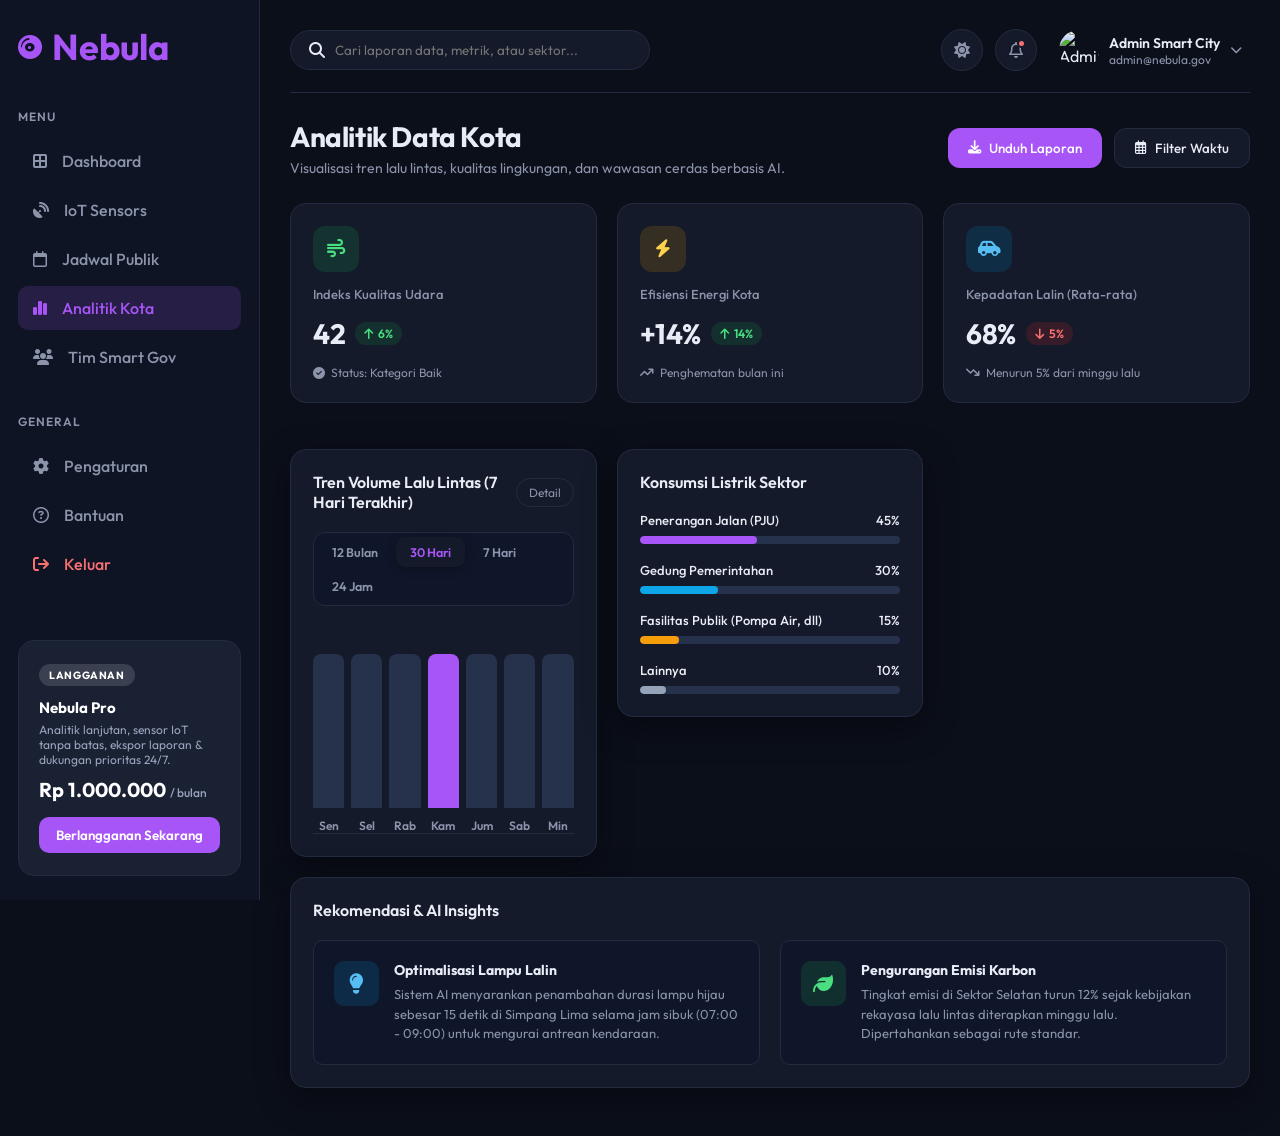
==== analitik-kota.html @ 609d500b "KERJA WOI" ====
<!DOCTYPE html>
<html lang="id">
<head>
    <meta charset="UTF-8">
    <meta name="viewport" content="width=device-width, initial-scale=1.0">
    <title>Nebula - Analitik Kota</title>
    <link rel="stylesheet" href="style.css">
    <!-- Menggunakan FontAwesome untuk Ikon -->
    <link rel="stylesheet" href="https://cdnjs.cloudflare.com/ajax/libs/font-awesome/6.4.0/css/all.min.css">
    <!-- Tema (Gelap/Terang) — diterapkan sebelum render untuk mencegah kedip warna -->
    <script>
        (function () {
            try {
                var t = localStorage.getItem('nebula-theme') || 'dark';
                document.documentElement.setAttribute('data-theme', t);
            } catch (e) {
                document.documentElement.setAttribute('data-theme', 'dark');
            }
        })();
    </script>
    <style>
        /* Style Tambahan untuk Modal Detail & Highlight Search */
        .modal-overlay {
            display: none;
            position: fixed;
            top: 0; left: 0; width: 100%; height: 100%;
            background: rgba(0, 0, 0, 0.5);
            z-index: 1000;
            justify-content: center;
            align-items: center;
        }
        .modal-overlay.active {
            display: flex;
        }
        .modal-content {
            background: #fff;
            padding: 24px;
            border-radius: 12px;
            max-width: 500px;
            width: 90%;
            box-shadow: 0 10px 25px rgba(0,0,0,0.1);
        }
        .search-hidden {
            display: none !important;
        }
        .detail-table {
            width: 100%;
            border-collapse: collapse;
            margin-top: 15px;
        }
        .detail-table th, .detail-table td {
            border: 1px solid #e2e8f0;
            padding: 8px 12px;
            text-align: left;
        }
        .detail-table th {
            background-color: #f8fafc;
        }
    </style>
</head>
<body>
    <div class="dashboard-container">

        <!-- Sidebar -->
        <aside class="sidebar">
            <div class="close-sidebar" id="closeSidebar">
                <i class="fa-solid fa-xmark"></i>
            </div>
            <div class="logo">
                <i class="fa-solid fa-compact-disc"></i>
                <h2>Nebula</h2>
            </div>

            <div class="sidebar-scroll">
            <div class="menu-section">
                <p class="menu-title">MENU</p>
                <ul>
                    <li onclick="window.location.href='index.html'"><i class="fa-solid fa-border-all"></i> Dashboard</li>
                    <li onclick="window.location.href='iot-sensors.html'"><i class="fa-solid fa-satellite-dish"></i> IoT Sensors</li>
                    <li onclick="window.location.href='jadwal-publik.html'"><i class="fa-regular fa-calendar"></i> Jadwal Publik</li>
                    <li class="active"><i class="fa-solid fa-chart-simple"></i> Analitik Kota</li>
                    <li onclick="window.location.href='tim-smart-gov.html'"><i class="fa-solid fa-users"></i> Tim Smart Gov</li>
                </ul>
            </div>

            <div class="menu-section">
                <p class="menu-title">GENERAL</p>
                <ul>
                    <li onclick="window.location.href='pengaturan.html'"><i class="fa-solid fa-gear"></i> Pengaturan</li>
                    <li onclick="window.location.href='bantuan.html'"><i class="fa-regular fa-circle-question"></i> Bantuan</li>
                    <li class="logout" id="openLogoutBtn"><i class="fa-solid fa-arrow-right-from-bracket"></i> Keluar</li>
                </ul>
            </div>

            </div>

            <!-- Promo Card -->
            <div class="sidebar-card">
                <span class="promo-badge">Langganan</span>
                <h4>Nebula Pro</h4>
                <p>Analitik lanjutan, sensor IoT tanpa batas, ekspor laporan &amp; dukungan prioritas 24/7.</p>
                <div class="promo-price">Rp 1.000.000 <span>/ bulan</span></div>
                <button class="btn-download" onclick="document.getElementById('proModal').classList.add('active')">Berlangganan Sekarang</button>
            </div>
        </aside>

        <!-- Main Content -->
        <main class="main-content">
            
            <!-- Topbar -->
            <header class="topbar">
                <div class="hamburger" id="menuToggle">
                    <i class="fa-solid fa-bars"></i>
                </div>
                <div class="search-bar">
                    <i class="fa-solid fa-magnifying-glass"></i>
                    <input type="text" id="searchInput" placeholder="Cari laporan data, metrik, atau sektor...">
                </div>
                <div class="topbar-right">
                    <div class="icon-btn theme-toggle" id="themeToggle" title="Ganti tema" role="button" aria-label="Ganti tema">
                        <i class="fa-solid fa-sun"></i>
                    </div>
                    <div class="icon-btn notif-btn" title="Notifikasi">
                        <i class="fa-regular fa-bell"></i>
                        <span class="notif-dot"></span>
                    </div>
                    <div class="user-profile">
                        <img src="https://ui-avatars.com/api/?name=Admin+Nebula&background=random" alt="Admin">
                        <div class="user-info">
                            <p class="user-name">Admin Smart City</p>
                            <p class="user-email">admin@nebula.gov</p>
                        </div>
                        <i class="fa-solid fa-chevron-down user-chevron"></i>
                    </div>
                </div>
            </header>

            <!-- Dashboard Header -->
            <div class="page-header">
                <div>
                    <h1>Analitik Data Kota</h1>
                    <p>Visualisasi tren lalu lintas, kualitas lingkungan, dan wawasan cerdas berbasis AI.</p>
                </div>
                <div class="header-actions">
                    <button class="btn-primary" id="btnUnduhLaporan"><i class="fa-solid fa-download"></i> Unduh Laporan</button>
                    <button class="btn-outline" id="btnFilterWaktu"><i class="fa-regular fa-calendar-days"></i> Filter Waktu</button>
                </div>
            </div>

            <!-- Stats Grid untuk Analitik -->
            <div class="stats-grid">
                <div class="stat-card searchable-item">
                    <div class="stat-icon tile-green"><i class="fa-solid fa-wind"></i></div>
                    <h3 class="stat-label">Indeks Kualitas Udara</h3>
                    <div class="stat-value-row">
                        <h2>42</h2>
                        <span class="trend-pill up"><i class="fa-solid fa-arrow-up"></i> 6%</span>
                    </div>
                    <p><i class="fa-solid fa-circle-check"></i> Status: Kategori Baik</p>
                </div>
                <div class="stat-card searchable-item">
                    <div class="stat-icon tile-yellow"><i class="fa-solid fa-bolt"></i></div>
                    <h3 class="stat-label">Efisiensi Energi Kota</h3>
                    <div class="stat-value-row">
                        <h2>+14%</h2>
                        <span class="trend-pill up"><i class="fa-solid fa-arrow-up"></i> 14%</span>
                    </div>
                    <p><i class="fa-solid fa-arrow-trend-up"></i> Penghematan bulan ini</p>
                </div>
                <div class="stat-card searchable-item">
                    <div class="stat-icon tile-blue"><i class="fa-solid fa-car-side"></i></div>
                    <h3 class="stat-label">Kepadatan Lalin (Rata-rata)</h3>
                    <div class="stat-value-row">
                        <h2>68%</h2>
                        <span class="trend-pill down"><i class="fa-solid fa-arrow-down"></i> 5%</span>
                    </div>
                    <p><i class="fa-solid fa-arrow-trend-down"></i> Menurun 5% dari minggu lalu</p>
                </div>
            </div>

            <!-- Middle Sections (Bar Chart & Progress) -->
            <div class="content-grid-3 mt-20">
                
                <!-- Grafik Volume Kendaraan -->
                <div class="card col-span-2 searchable-item">
                    <div class="card-header-flex">
                        <h3>Tren Volume Lalu Lintas (7 Hari Terakhir)</h3>
                        <button class="btn-small" id="btnDetailLalin" style="background: transparent; color: var(--text-muted, #64748b); border: 1px solid var(--border-color, #e2e8f0); cursor: pointer;">Detail</button>
                    </div>
                    
                    <div class="segmented" style="margin-bottom: 18px;">
                        <button type="button">12 Bulan</button>
                        <button type="button" class="active">30 Hari</button>
                        <button type="button">7 Hari</button>
                        <button type="button">24 Jam</button>
                    </div>
                    <!-- Simulasi Bar Chart CSS -->
                    <div class="css-bar-chart">
                        <div class="chart-col">
                            <div class="bar" style="height: 60%;"></div>
                            <span class="day-label">Sen</span>
                        </div>
                        <div class="chart-col">
                            <div class="bar" style="height: 75%;"></div>
                            <span class="day-label">Sel</span>
                        </div>
                        <div class="chart-col">
                            <div class="bar" style="height: 85%;"></div>
                            <span class="day-label">Rab</span>
                        </div>
                        <div class="chart-col">
                            <div class="bar bar-highlight" style="height: 95%;"></div>
                            <span class="day-label">Kam</span>
                        </div>
                        <div class="chart-col">
                            <div class="bar" style="height: 50%;"></div>
                            <span class="day-label">Jum</span>
                        </div>
                        <div class="chart-col">
                            <div class="bar" style="height: 40%;"></div>
                            <span class="day-label">Sab</span>
                        </div>
                        <div class="chart-col">
                            <div class="bar" style="height: 30%;"></div>
                            <span class="day-label">Min</span>
                        </div>
                    </div>
                </div>

                <!-- Distribusi Konsumsi Energi -->
                <div class="card col-span-1 searchable-item">
                    <div class="card-header-flex">
                        <h3>Konsumsi Listrik Sektor</h3>
                    </div>
                    
                    <div class="progress-list mt-10">
                        <div class="progress-item">
                            <div class="progress-info">
                                <span>Penerangan Jalan (PJU)</span>
                                <span>45%</span>
                            </div>
                            <div class="progress-bg">
                                <div class="progress-fill" style="width: 45%; background: var(--primary, #3b82f6);"></div>
                            </div>
                        </div>
                        
                        <div class="progress-item">
                            <div class="progress-info">
                                <span>Gedung Pemerintahan</span>
                                <span>30%</span>
                            </div>
                            <div class="progress-bg">
                                <div class="progress-fill" style="width: 30%; background: #0ea5e9;"></div>
                            </div>
                        </div>

                        <div class="progress-item">
                            <div class="progress-info">
                                <span>Fasilitas Publik (Pompa Air, dll)</span>
                                <span>15%</span>
                            </div>
                            <div class="progress-bg">
                                <div class="progress-fill" style="width: 15%; background: #f59e0b;"></div>
                            </div>
                        </div>

                        <div class="progress-item">
                            <div class="progress-info">
                                <span>Lainnya</span>
                                <span>10%</span>
                            </div>
                            <div class="progress-bg">
                                <div class="progress-fill" style="width: 10%; background: #94a3b8;"></div>
                            </div>
                        </div>
                    </div>
                </div>
            </div>

            <!-- Bottom Section (Insights) -->
            <div class="content-grid-3 mt-20">
                <div class="card col-span-3 searchable-item">
                    <div class="card-header-flex">
                        <h3>Rekomendasi & AI Insights</h3>
                    </div>
                    <div class="insight-grid">
                        <div class="insight-card">
                            <div class="insight-icon bg-blue"><i class="fa-solid fa-lightbulb"></i></div>
                            <div>
                                <h4>Optimalisasi Lampu Lalin</h4>
                                <p>Sistem AI menyarankan penambahan durasi lampu hijau sebesar 15 detik di Simpang Lima selama jam sibuk (07:00 - 09:00) untuk mengurai antrean kendaraan.</p>
                            </div>
                        </div>
                        <div class="insight-card">
                            <div class="insight-icon bg-green"><i class="fa-solid fa-leaf"></i></div>
                            <div>
                                <h4>Pengurangan Emisi Karbon</h4>
                                <p>Tingkat emisi di Sektor Selatan turun 12% sejak kebijakan rekayasa lalu lintas diterapkan minggu lalu. Dipertahankan sebagai rute standar.</p>
                            </div>
                        </div>
                    </div>
                </div>
            </div>

        </main>
    </div>

    <!-- Modal Pop-up Detail Tren Lalu Lintas -->
    <div id="detailModal" class="modal-overlay">
        <div class="modal-content">
            <div style="display: flex; justify-content: space-between; align-items: center; margin-bottom: 12px;">
                <h3 style="margin: 0;">Detail Volume Lalu Lintas</h3>
                <i class="fa-solid fa-xmark" id="closeDetailModal" style="cursor: pointer; font-size: 1.2rem;"></i>
            </div>
            <p style="font-size: 0.9rem; color: var(--text-muted);">Rincian persentase kepadatan lalu lintas harian minggu ini:</p>
            <table class="detail-table">
                <thead>
                    <tr>
                        <th>Hari</th>
                        <th>Kepadatan</th>
                        <th>Status</th>
                    </tr>
                </thead>
                <tbody>
                    <tr><td>Senin</td><td>60%</td><td>Sedang</td></tr>
                    <tr><td>Selasa</td><td>75%</td><td>Padat</td></tr>
                    <tr><td>Rabu</td><td>85%</td><td>Sangat Padat</td></tr>
                    <tr><td>Kamis</td><td>95%</td><td>Puncak Kepadatan</td></tr>
                    <tr><td>Jumat</td><td>50%</td><td>Lancar</td></tr>
                    <tr><td>Sabtu</td><td>40%</td><td>Lancar</td></tr>
                    <tr><td>Minggu</td><td>30%</td><td>Sangat Lancar</td></tr>
                </tbody>
            </table>
            <div style="margin-top: 16px; text-align: right;">
                <button class="btn-outline" id="btnCloseDetailModal">Tutup</button>
            </div>
        </div>
    </div>

    <!-- Modal Pop-up Logout -->
    <div id="logoutModal" class="modal-overlay">
        <div class="modal-content">
            <div class="modal-icon warning-icon">
                <i class="fa-solid fa-arrow-right-from-bracket"></i>
            </div>
            <h3>Konfirmasi Keluar</h3>
            <p>Apakah Anda yakin ingin mengakhiri sesi dan keluar dari Nebula?</p>
            <div class="modal-actions" style="margin-top: 15px; display: flex; gap: 10px; justify-content: flex-end;">
                <button id="cancelLogout" class="btn-outline">Batal</button>
                <button id="confirmLogout" class="btn-primary btn-danger">Ya, Keluar</button>
            </div>
        </div>
    </div>

    <!-- Modal Langganan Nebula Pro -->
    <div class="modal-overlay" id="proModal">
        <div class="modal-content pro-modal">
            <div class="pro-modal-icon"><i class="fa-solid fa-crown"></i></div>
            <h3>Nebula Pro</h3>
            <p>Buka seluruh kemampuan Nebula untuk kota &amp; bisnis Anda.</p>
            <div class="pro-price">Rp 1.000.000 <span>/ bulan</span></div>
            <ul class="pro-features">
                <li><i class="fa-solid fa-circle-check"></i> Analitik AI &amp; prediksi lanjutan</li>
                <li><i class="fa-solid fa-circle-check"></i> Sensor IoT tanpa batas</li>
                <li><i class="fa-solid fa-circle-check"></i> Ekspor laporan &amp; akses API</li>
                <li><i class="fa-solid fa-circle-check"></i> Dukungan prioritas 24/7</li>
                <li><i class="fa-solid fa-circle-check"></i> Penyimpanan data tanpa batas</li>
            </ul>
            <div class="modal-actions">
                <button class="btn-plain" onclick="document.getElementById('proModal').classList.remove('active')">Nanti Saja</button>
                <button class="btn-primary" onclick="document.getElementById('proModal').classList.remove('active')">Mulai Berlangganan</button>
            </div>
        </div>
    </div>

    <!-- Script JavaScript Internal / Bisa dipindah ke script.js -->
    <script>
        document.addEventListener('DOMContentLoaded', () => {

            // 1. Pop-up Unduh Laporan
            const btnUnduh = id('btnUnduhLaporan');
            if (btnUnduh) {
                btnUnduh.addEventListener('click', () => {
                    alert("tidak ada data yang bisa di unduh");
                });
            }

            // 2. Pop-up Filter Waktu
            const btnFilter = id('btnFilterWaktu');
            if (btnFilter) {
                btnFilter.addEventListener('click', () => {
                    alert("tidak bisa di filter");
                });
            }

            // 3. Fungsi Search / Pencarian Real-time
            const searchInput = id('searchInput');
            const searchableItems = document.querySelectorAll('.searchable-item');

            if (searchInput) {
                searchInput.addEventListener('input', (e) => {
                    const query = e.target.value.toLowerCase().trim();

                    searchableItems.forEach(item => {
                        const text = item.innerText.toLowerCase();
                        if (text.includes(query)) {
                            item.classList.remove('search-hidden');
                        } else {
                            item.classList.add('search-hidden');
                        }
                    });
                });
            }

            // 4. Detail Modal Pop-up
            const btnDetailLalin = id('btnDetailLalin');
            const detailModal = id('detailModal');
            const closeDetailModal = id('closeDetailModal');
            const btnCloseDetailModal = id('btnCloseDetailModal');

            if (btnDetailLalin && detailModal) {
                btnDetailLalin.addEventListener('click', () => {
                    detailModal.classList.add('active');
                });

                const hideDetail = () => detailModal.classList.remove('active');
                if (closeDetailModal) closeDetailModal.addEventListener('click', hideDetail);
                if (btnCloseDetailModal) btnCloseDetailModal.addEventListener('click', hideDetail);
            }

            // 5. Logout Modal Handler
            const logoutModal = id('logoutModal');
            const openLogoutBtn = id('openLogoutBtn');
            const cancelLogout = id('cancelLogout');
            const confirmLogout = id('confirmLogout');

            if (openLogoutBtn && logoutModal) {
                openLogoutBtn.addEventListener('click', () => logoutModal.classList.add('active'));
            }
            if (cancelLogout) {
                cancelLogout.addEventListener('click', () => logoutModal.classList.remove('active'));
            }
            if (confirmLogout) {
                confirmLogout.addEventListener('click', () => {
                    alert('Anda telah keluar.');
                    logoutModal.classList.remove('active');
                });
            }

            // Helper Function
            function id(elementId) {
                return document.getElementById(elementId);
            }
        });

        // ====== THEME (GELAP / TERANG) TOGGLE ======
        (function () {
            const root = document.documentElement;

            function currentTheme() {
                return root.getAttribute('data-theme') === 'light' ? 'light' : 'dark';
            }

            function syncIcon(btn) {
                const icon = btn && btn.querySelector('i');
                if (icon) icon.className = currentTheme() === 'dark' ? 'fa-solid fa-sun' : 'fa-solid fa-moon';
            }

            document.querySelectorAll('.theme-toggle, .login-theme-toggle').forEach((btn) => {
                syncIcon(btn);
                btn.addEventListener('click', () => {
                    const next = currentTheme() === 'dark' ? 'light' : 'dark';
                    root.setAttribute('data-theme', next);
                    try { localStorage.setItem('nebula-theme', next); } catch (e) {}
                    document.querySelectorAll('.theme-toggle, .login-theme-toggle').forEach(syncIcon);
                });
            });
        })();

        // ====== SEGMENTED CONTROL (Rentang waktu grafik) ======
        document.addEventListener('click', (e) => {
            const btn = e.target.closest('.segmented button');
            if (!btn || !btn.parentElement) return;
            btn.parentElement.querySelectorAll('button').forEach((b) => b.classList.remove('active'));
            btn.classList.add('active');
        });

        // ====== Tutup modal apa pun saat area gelap (overlay) di klik ======
        document.addEventListener('click', (e) => {
            if (e.target && e.target.classList && e.target.classList.contains('modal-overlay')) {
                e.target.classList.remove('active');
            }
        });
    </script>
</body>
</html>
---- style.css ----
@import url('https://fonts.googleapis.com/css2?family=Outfit:wght@100..900&display=swap');

/* ============================================================
   NEBULA — THEME TOKENS
   Light is the default; Dark is applied via [data-theme="dark"]
   on <html>. The toggle persists the choice in localStorage.
   ============================================================ */
:root,
html[data-theme="light"] {
    color-scheme: light;

    --bg-main: #f4f6fb;
    --bg-card: #ffffff;
    --bg-elevated: #ffffff;
    --bg-subtle: #f7f9fc;
    --bg-hover: #eef1f7;

    --text-dark: #14181f;
    --text-muted: #7e8299;
    --text-invert: #ffffff;

    --primary: #8204c5;
    --primary-hover: #6c03a3;
    --primary-light: #f4e7fb;
    --primary-rgb: 130, 4, 197;

    --border-color: #e9edf4;
    --border-strong: #dbe1ec;

    /* Icon tiles */
    --tile-blue-bg: #e0f2fe;   --tile-blue-fg: #0284c7;
    --tile-green-bg: #dcfce7;  --tile-green-fg: #16a34a;
    --tile-yellow-bg: #fef9c3; --tile-yellow-fg: #ca8a04;
    --tile-red-bg: #fee2e2;    --tile-red-fg: #dc2626;
    --tile-purple-bg: #f3e8ff; --tile-purple-fg: #9333ea;
    --tile-gray-bg: #eef2f7;   --tile-gray-fg: #64748b;

    /* Trend / status */
    --up-bg: #dcfce7;   --up-fg: #16a34a;
    --down-bg: #fee2e2; --down-fg: #dc2626;
    --warn-bg: #fef9c3; --warn-fg: #ca8a04;

    /* Charts */
    --bar-muted: #dbe2ee;
    --bar-accent: var(--primary);
    --chart-grid: #eef1f7;

    /* Sidebar */
    --sidebar-bg: #ffffff;
    --sidebar-active-bg: var(--primary-light);
    --promo-bg: #14181f;
    --promo-fg: #ffffff;
    --promo-muted: #a9b0c0;

    /* Surfaces */
    --toast-bg: #14181f;
    --toast-fg: #ffffff;
    --overlay: rgba(15, 23, 42, 0.5);

    --shadow-card: 0 8px 30px rgba(20, 24, 31, 0.05);
    --shadow-soft: 0 2px 10px rgba(0, 0, 0, 0.02);
    --shadow-pop: 0 14px 34px rgba(20, 24, 31, 0.12);

    --radius-lg: 24px;
    --radius-md: 16px;
    --radius-sm: 10px;
    --sidebar-width: 260px;
}

html[data-theme="dark"] {
    color-scheme: dark;

    --bg-main: #0b0f1a;
    --bg-card: #141a29;
    --bg-elevated: #1a2133;
    --bg-subtle: #10162a;
    --bg-hover: #1a2133;

    --text-dark: #e8ecf6;
    --text-muted: #8b94ab;
    --text-invert: #0b0f1a;

    --primary: #a855f7;
    --primary-hover: #c084fc;
    --primary-light: rgba(168, 85, 247, 0.16);
    --primary-rgb: 168, 85, 247;

    --border-color: #232b40;
    --border-strong: #2c3752;

    --tile-blue-bg: rgba(2, 132, 199, 0.18);   --tile-blue-fg: #56bdf5;
    --tile-green-bg: rgba(22, 163, 74, 0.18);  --tile-green-fg: #4ade80;
    --tile-yellow-bg: rgba(202, 138, 4, 0.18); --tile-yellow-fg: #fbd34d;
    --tile-red-bg: rgba(220, 38, 38, 0.18);    --tile-red-fg: #f87171;
    --tile-purple-bg: rgba(147, 51, 234, 0.2); --tile-purple-fg: #c084fc;
    --tile-gray-bg: rgba(100, 116, 139, 0.2);  --tile-gray-fg: #a9b4c6;

    --up-bg: rgba(22, 163, 74, 0.16);  --up-fg: #4ade80;
    --down-bg: rgba(220, 38, 38, 0.16); --down-fg: #f87171;
    --warn-bg: rgba(202, 138, 4, 0.16); --warn-fg: #fbd34d;

    --bar-muted: #26314b;
    --bar-accent: var(--primary);
    --chart-grid: #232b40;

    --sidebar-bg: #0e1424;
    --sidebar-active-bg: rgba(168, 85, 247, 0.16);
    --promo-bg: #1a2133;
    --promo-fg: #ffffff;
    --promo-muted: #9aa4bd;

    --toast-bg: #1a2133;
    --toast-fg: #e8ecf6;
    --overlay: rgba(3, 6, 12, 0.65);

    --shadow-card: 0 10px 34px rgba(0, 0, 0, 0.4);
    --shadow-soft: 0 2px 10px rgba(0, 0, 0, 0.3);
    --shadow-pop: 0 18px 42px rgba(0, 0, 0, 0.5);
}

* {
    margin: 0;
    padding: 0;
    box-sizing: border-box;
    font-family: 'Outfit', sans-serif;
}

body {
    background-color: var(--bg-main);
    color: var(--text-dark);
    transition: background-color 0.3s ease, color 0.3s ease;
}

.dashboard-container {
    display: flex;
    min-height: 100vh;
    background: var(--bg-main);
}

/* Sidebar */
.sidebar {
    width: var(--sidebar-width);
    background: var(--sidebar-bg);
    border-right: 1px solid var(--border-color);
    display: flex;
    flex-direction: column;
    padding: 24px 18px;
    position: fixed;
    top: 0;
    bottom: 0;
    left: 0;
    overflow-y: auto;
    overflow-x: hidden;
    z-index: 50;
    transition: background-color 0.3s ease, border-color 0.3s ease, transform 0.3s ease;
}

/* Slim, persistent scrollbar so it's visible while scrolling (not hover-only) */
.sidebar::-webkit-scrollbar {
    width: 6px;
}
.sidebar::-webkit-scrollbar-track {
    background: transparent;
}
.sidebar::-webkit-scrollbar-thumb {
    background: var(--border-strong);
    border-radius: 10px;
}
.sidebar::-webkit-scrollbar-thumb:hover {
    background: var(--primary);
}

/* Wrapper is transparent: the whole sidebar scrolls and the promo card
   floats (sticky) over the menu at the bottom, staying always visible. */
.sidebar-scroll {
    display: contents;
}

.logo {
    display: flex;
    align-items: center;
    gap: 10px;
    font-size: 24px;
    font-weight: 700;
    color: var(--primary);
    margin-bottom: 40px;
}

.menu-section { margin-bottom: 30px; }
.menu-title {
    font-size: 12px;
    color: var(--text-muted);
    font-weight: 600;
    margin-bottom: 15px;
    letter-spacing: 1px;
}

.sidebar ul { list-style: none; }
.sidebar ul li {
    display: flex;
    align-items: center;
    gap: 15px;
    padding: 12px 15px;
    border-radius: var(--radius-sm);
    color: var(--text-muted);
    font-weight: 500;
    cursor: pointer;
    transition: 0.3s;
    margin-bottom: 5px;
}

.sidebar ul li:hover, .sidebar ul li.active {
    background-color: var(--sidebar-active-bg);
    color: var(--primary);
}

.sidebar ul li.logout { color: var(--down-fg); }

.sidebar-card {
    margin-top: auto;
    background: var(--promo-bg);
    color: var(--promo-fg);
    padding: 22px 20px;
    border-radius: var(--radius-md);
    position: sticky;
    bottom: 0;
    z-index: 3;
    flex-shrink: 0;
    overflow: hidden;
    border: 1px solid var(--border-color);
}

.sidebar-card h4 { font-size: 15px; margin-bottom: 5px; color: var(--promo-fg); }
.sidebar-card p { font-size: 12px; color: var(--promo-muted); margin-bottom: 15px; }
.btn-download {
    background: var(--primary);
    color: white;
    border: none;
    padding: 10px;
    width: 100%;
    border-radius: var(--radius-sm);
    cursor: pointer;
    font-weight: 600;
}

/* Main Content */
.main-content {
    flex: 1;
    background: var(--bg-main);
    padding: 26px 30px 48px;
    display: flex;
    flex-direction: column;
    margin-left: var(--sidebar-width);
    width: calc(100% - var(--sidebar-width));
    min-height: 100vh;
}

/* Topbar */
.topbar {
    display: flex;
    align-items: center;
    gap: 18px;
    padding-bottom: 18px;
    margin-bottom: 26px;
    background-color: var(--bg-main);
    border-bottom: 1px solid var(--border-color);
}

.search-bar {
    background: var(--bg-card);
    border: 1px solid var(--border-color);
    padding: 11px 18px;
    border-radius: 30px;
    display: flex;
    align-items: center;
    gap: 10px;
    width: 360px;
    max-width: 100%;
    transition: border-color 0.3s ease, box-shadow 0.3s ease, background-color 0.3s ease;
}

.search-bar input {
    border: none;
    background: transparent;
    outline: none;
    width: 100%;
    color: var(--text-dark);
}

.topbar-right {
    display: flex;
    align-items: center;
    gap: 12px;
    margin-left: auto;
}

.icon-btn {
    position: relative;
    width: 42px;
    height: 42px;
    border: 1px solid var(--border-color);
    background: var(--bg-card);
    border-radius: 50%;
    display: flex;
    justify-content: center;
    align-items: center;
    cursor: pointer;
    color: var(--text-muted);
    transition: all 0.25s ease;
    flex-shrink: 0;
}

/* Theme toggle + notification badge */
.theme-toggle:hover {
    color: var(--primary);
    border-color: var(--primary);
    transform: translateY(-2px);
}

.notif-dot {
    position: absolute;
    top: 9px;
    right: 10px;
    width: 9px;
    height: 9px;
    border-radius: 50%;
    background: var(--down-fg);
    border: 2px solid var(--bg-card);
}

.user-profile {
    display: flex;
    align-items: center;
    gap: 10px;
    margin-left: 6px;
    padding: 4px 8px 4px 4px;
    border-radius: 30px;
    cursor: pointer;
}
.user-profile img { width: 40px; height: 40px; border-radius: 50%; }
.user-info .user-name { font-weight: 600; font-size: 14px; }
.user-info .user-email { font-size: 12px; color: var(--text-muted); }
.user-chevron { font-size: 12px; color: var(--text-muted); }

/* Header */
.page-header {
    display: flex;
    justify-content: space-between;
    align-items: center;
    margin-bottom: 26px;
    gap: 16px;
    flex-wrap: wrap;
}
.page-header h1 { font-size: 28px; font-weight: 700; letter-spacing: -0.4px; margin-bottom: 5px; }
.page-header p { color: var(--text-muted); font-size: 14px; }

.header-actions { display: flex; gap: 12px; }
.btn-primary, .btn-outline {
    padding: 11px 20px;
    border-radius: 12px;
    font-weight: 500;
    cursor: pointer;
    border: none;
    display: inline-flex;
    align-items: center;
    justify-content: center;
    gap: 8px;
}
.btn-primary { background: var(--primary); color: #fff; }
.btn-outline { background: var(--bg-card); border: 1px solid var(--border-color); color: var(--text-dark); }
.full-width { width: 100%; }
.mt-10 { margin-top: 20px; }
.mt-20 { margin-top: 20px; }

/* Stats Grid */
.stats-grid {
    display: grid;
    grid-template-columns: repeat(4, 1fr);
    gap: 20px;
    margin-bottom: 30px;
}

.stat-card {
    border: 1px solid var(--border-color);
    border-radius: var(--radius-md);
    padding: 20px;
    display: flex;
    flex-direction: column;
    gap: 15px;
    transition: all 0.3s ease; 
    cursor: pointer; 
}

.stat-card:hover {
    background: var(--primary); 
    color: white; 
    border-color: var(--primary);
    transform: translateY(-5px); 
    box-shadow: 0 10px 20px rgba(21, 109, 75, 0.15); 
}

.stat-card:hover p {
    color: rgba(255,255,255,0.8); 
}

.stat-card.active-stat {
    background: var(--primary);
    color: white;
    border: none;
}
.stat-card.active-stat p { 
    color: rgba(255,255,255,0.8); 
}

.stat-header {
    display: flex;
    justify-content: space-between;
    align-items: center;
    font-size: 14px;
    font-weight: 500;
}
.stat-card h2 { font-size: 32px; font-weight: 700; }
.stat-card p { font-size: 12px; color: var(--text-muted); display: flex; align-items: center; gap: 5px; }

/* Grids */
.content-grid-3 {
    display: grid;
    grid-template-columns: 1fr 1fr 1fr;
    gap: 20px;
}

.card {
    border: 1px solid var(--border-color);
    border-radius: var(--radius-md);
    padding: 20px;
}
.card h3 { font-size: 16px; margin-bottom: 20px; font-weight: 600; }
.card-header-flex { display: flex; justify-content: space-between; align-items: center; margin-bottom: 20px; }
.card-header-flex h3 { margin-bottom: 0; }
.btn-small { background: transparent; border: 1px solid var(--border-color); padding: 5px 12px; border-radius: 15px; font-size: 12px; cursor: pointer; }

/* Dummy Chart */
.chart-dummy {
    display: flex;
    align-items: flex-end;
    gap: 15px;
    height: 120px;
}
.bar { flex: 1; background: #e0e0e0; border-radius: 20px 20px 0 0; }
.dark-bar { background: var(--primary); }

/* Lists */
.project-list, .team-list { list-style: none; display: flex; flex-direction: column; gap: 15px; }
.project-list li, .team-list li { display: flex; align-items: center; gap: 15px; }
.icon { width: 40px; height: 40px; border-radius: 50%; display: flex; justify-content: center; align-items: center; font-size: 16px; }
.icon.blue { background: #e6f0ff; color: #0066ff; }
.icon.green { background: #e6f9e6; color: #00a300; }
.project-list h4, .team-list h4 { font-size: 14px; font-weight: 600; }
.project-list p, .team-list p { font-size: 12px; color: var(--text-muted); }

.team-list img { width: 40px; height: 40px; border-radius: 50%; }
.badge { margin-left: auto; font-size: 11px; padding: 4px 8px; border-radius: 10px; font-weight: 600; }
.badge.completed { background: #e6f9e6; color: #00a300; }
.badge.progress { background: #fff4e6; color: #f59e0b; }

/* Progress Circle Dummy */
.flex-center { display: flex; flex-direction: column; align-items: center; justify-content: center; }
.progress-circle {
    width: 150px; 
    height: 150px;
    position: relative;
    display: flex;
    flex-direction: column;
    justify-content: center;
    align-items: center;
}

.progress-circle::before {
    content: "";
    position: absolute;
    top: 0; left: 0; right: 0; bottom: 0;
    border-radius: 50%;
    border: 15px solid var(--border-color);
    border-top-color: var(--primary); 
    transform: rotate(45deg); 
    z-index: 0;
}

.progress-circle span, 
.progress-circle p {
    position: relative;
    z-index: 1;
    margin: 0; 
}

.progress-circle span { 
    font-size: 30px; 
    font-weight: 700; 
}

.progress-circle p { 
    font-size: 12px; 
    color: var(--text-muted); 
}

/* Tracker Card */
.tracker-card {
    background: #650598;
    color: white;
    display: flex;
    flex-direction: column;
    align-items: center;
    justify-content: center;
    border: none;
}
.tracker-card h3 { color: rgba(255,255,255,0.8); }
.timer { font-size: 36px; font-weight: 700; margin: 15px 0; font-family: monospace; }
.tracker-controls { display: flex; gap: 10px; }
.tracker-controls button { width: 40px; height: 40px; border-radius: 50%; border: none; background: rgba(255,255,255,0.2); color: white; cursor: pointer; }
.tracker-controls button.stop { background: #ef4444; }

/* Responsive */
/* @media (max-width: 1024px) {
    .content-grid-3, .stats-grid { grid-template-columns: 1fr 1fr; }
} */
/* @media (max-width: 768px) {
    .dashboard-container {
        padding: 0; 
    }
    .sidebar { width: 100%; height: auto; }
    .content-grid-3, .stats-grid { grid-template-columns: 1fr; }
} */

.hamburger {
    display: none;
    font-size: 24px;
    cursor: pointer;
    color: var(--text-dark);
}

.close-sidebar {
    display: none;
    position: absolute;
    top: 20px;
    right: 20px;
    font-size: 24px;
    color: var(--text-dark);
    cursor: pointer;
    transition: 0.3s ease;
}
.close-sidebar:hover {
    color: #ef4444; 
    transform: scale(1.1);
}


@media (max-width: 1024px) {
    .content-grid-3, .stats-grid { 
        grid-template-columns: 1fr 1fr; 
    }
    .stats-grid {
        grid-template-columns: repeat(2, 1fr); 
    }
    .content-grid-3 {
        grid-template-columns: repeat(2, 1fr);
    }
   
    .tracker-card {
        grid-column: span 2; 
    }
}

@media (max-width: 768px) {
    .main-content {
        margin-left: 0;
        width: 100%;
        padding: 20px 15px; 
        border-radius: 0; 
    }

    .close-sidebar {
        display: block; 
    }

    .dashboard-container {
        padding: 0; 
    }
    .sidebar { 
        width: 100%; height: auto; 
    }
    .content-grid-3, .stats-grid { 
        grid-template-columns: 1fr; 
    }

    .sidebar {
        top: 0;
        left: 0;
        bottom: 0;
        height: 100vh; 
        padding-left: 20px; 
        padding-top: 60px; 
        border-radius: 0; 
        transform: translateX(-100%);
        z-index: 1000;
        transition: transform 0.3s ease;
        box-shadow: 10px 0 30px rgba(0,0,0,0.1);
    }

    .sidebar.active {
        transform: translateX(0);
    }
    .sidebar .logo {
        position: absolute;
        top: 20px;
        left: 20px;
        margin-bottom: 0;
    }

    .topbar {
        top: -8px; 
        margin-top: -15px;
        padding-top: 15px;
        display: flex;
        flex-wrap: wrap; 
        justify-content: space-between; 
        align-items: center;
        gap: 15px;
    }

    .hamburger {
        display: flex;
        align-items: center;
        order: 1; 
    }

    .topbar-right {
        display: flex;
        align-items: center;
        order: 2;
        gap: 10px;
    }

    .search-bar {
        order: 3; 
        width: 100%;
        margin-top: 15px;
    }

    .user-info {
        display: none;
    }
    
    .user-profile img {
        width: 35px;
        height: 35px;
    }

    .page-header {
        flex-direction: column;
        align-items: flex-start;
        gap: 15px;
    }
    .header-actions {
        width: 100%;
        display: flex;
        gap: 10px;
    }
    .header-actions button {
        flex: 1; 
        justify-content: center;
        padding: 12px;
    }

    .stats-grid {
        grid-template-columns: 1fr;
    }
    .content-grid-3 {
        grid-template-columns: 1fr;
    }
    .tracker-card {
        grid-column: span 1; 
    }
    .schedule-item {
        flex-direction: column; 
        align-items: flex-start;
        gap: 12px;
        padding: 15px;
    }
    .date-badge {
        width: 100%; 
        flex-direction: row;
        justify-content: flex-start;
        align-items: center;
        gap: 10px;
        padding: 8px 15px;
        border-radius: var(--radius-sm);
    }
    .date-badge .month, .date-badge .day {
        font-size: 14px;
        line-height: 1;
    }
    .schedule-details {
        width: 100%;
    }
    .schedule-details p {
        flex-direction: column; 
        align-items: flex-start;
        gap: 8px;
    }
    .tag {
        align-self: flex-start;
    }

    .timeline {
        padding-left: 25px;
        margin-left: 5px;
    }

    .css-bar-chart {
        height: 150px; /* Grafik sedikit lebih pendek di HP */
    }
    .col-span-3 {
        grid-column: span 1 !important;
    }
    .insight-grid {
        grid-template-columns: 1fr !important; /* Memaksa jadi 1 kolom (atas-bawah) di HP */
        gap: 15px;
    }
    .insight-card {
        flex-direction: column; /* Ikon di atas, teks di bawah */
        align-items: flex-start;
        padding: 15px; /* Sedikit dikurangi agar lebih pas di layar HP */
        gap: 12px;
        width: 100%;
    }
    .insight-card > div {
        width: 100%; /* Memastikan bungkus teks melebar sempurna */
    }

    .filter-pills {
        margin-top: 10px;
        width: 100%;
    }
    .pill {
        flex: 1 1 40%; /* Pill melebar secara fleksibel di HP */
        text-align: center;
    }

    .form-row {
        flex-direction: column; /* Membuat input berdampingan turun menjadi atas-bawah di HP */
        gap: 20px;
    }
    .profile-pic-section {
        flex-direction: column;
        text-align: center;
        align-items: center;
    }
}

.btn-primary, .btn-outline, .btn-small, .btn-download, 
.icon-btn, .user-profile, .search-bar, 
.project-list li, .team-list li, .tracker-controls button {
    transition: all 0.3s ease;
    cursor: pointer;
}

.btn-primary:hover {
    background: #8204c5; 
    box-shadow: 0 4px 12px rgba(21, 109, 75, 0.2); 
    transform: translateY(-2px); 
}

.btn-outline:hover {
    background: var(--primary-light);
    color: var(--primary);
    border-color: var(--primary);
}

.btn-small:hover {
    background: var(--primary);
    color: white;
    border-color: var(--primary);
    box-shadow: 0 2px 8px rgba(21, 109, 75, 0.15);
}

.btn-download:hover {
    background: #0e4e35;
    transform: scale(1.02);
}

.icon-btn:hover {
    background: var(--primary-light);
    color: var(--primary);
    border-color: var(--primary-light);
    transform: translateY(-2px);
}

.search-bar:hover, .search-bar:focus-within {
    background: #ffffff;
    box-shadow: 0 0 0 2px var(--primary-light); 
}

.user-profile:hover {
    opacity: 0.8;
    transform: scale(1.02);
}

.project-list li, .team-list li {
    padding: 8px 10px; 
    border-radius: var(--radius-sm);
    margin-left: -10px; 
    margin-right: -10px;
}
.project-list li:hover, .team-list li:hover {
    background-color: var(--bg-main); 
    transform: translateX(5px); 
}

.tracker-controls button:hover {
    background: rgba(255, 255, 255, 0.4);
    transform: scale(1.1); 
}
.tracker-controls button.stop:hover {
    background: #b91c1c; 
}

/* IOT SENSORS */

.sensor-list {
    list-style: none;
    display: flex;
    flex-direction: column;
    gap: 15px;
    margin-top: 15px;
}
.sensor-item {
    display: flex;
    align-items: center;
    justify-content: space-between;
    padding: 15px;
    border: 1px solid var(--border-color);
    border-radius: var(--radius-sm);
    transition: 0.2s;
}
.sensor-item:hover {
    border-color: var(--primary);
    background: #fdfdfd;
}
.sensor-info {
    display: flex;
    align-items: center;
    gap: 15px;
}
.sensor-info h4 {
    font-size: 14px;
    color: var(--text-dark);
    margin-bottom: 3px;
}
.sensor-info p {
    font-size: 12px;
    color: var(--text-muted);
}
.sensor-icon {
    width: 45px;
    height: 45px;
    border-radius: 10px;
    display: flex;
    align-items: center;
    justify-content: center;
    font-size: 18px;
}

/* Icon Colors */
.bg-blue { background: #e0f2fe; color: #0284c7; }
.bg-red { background: #fee2e2; color: #dc2626; }
.bg-yellow { background: #fef9c3; color: #ca8a04; }

/* Status Badges */
.status-badge {
    padding: 6px 12px;
    border-radius: 20px;
    font-size: 12px;
    font-weight: 600;
}
.status-active { background: #dcfce7; color: #16a34a; }
.status-offline { background: #fee2e2; color: #dc2626; }
.status-maintenance { background: #fef9c3; color: #ca8a04; }

/* Alert Boxes for Anomali */
.alert-box {
    display: flex;
    gap: 15px;
    padding: 15px;
    border-radius: var(--radius-sm);
    margin-top: 15px;
}
.alert-box i {
    font-size: 20px;
    margin-top: 3px;
}
.alert-box h4 {
    font-size: 14px;
    margin-bottom: 5px;
}
.alert-box p {
    font-size: 12px;
    line-height: 1.4;
}
.alert-critical { background: #fef2f2; color: #991b1b; border-left: 4px solid #dc2626; }
.alert-warning { background: #fffbeb; color: #92400e; border-left: 4px solid #f59e0b; }
.mt-10 { margin-top: 10px; }


/* JADWAL PUBLIK */

/* List Jadwal Mendatang */
.schedule-list {
    list-style: none;
    display: flex;
    flex-direction: column;
    gap: 15px;
    margin-top: 20px;
}
.schedule-item {
    display: flex;
    align-items: center;
    gap: 20px;
    padding: 15px 20px;
    border: 1px solid var(--border-color);
    border-radius: var(--radius-sm);
    transition: all 0.3s ease;
    background-color: #fff;
}
.schedule-item:hover {
    border-color: var(--primary);
    transform: translateY(-2px);
    box-shadow: 0 4px 15px rgba(0, 0, 0, 0.05);
}

/* Badge Tanggal */
.date-badge {
    background: var(--primary-light);
    color: var(--primary);
    text-align: center;
    padding: 10px 15px;
    border-radius: var(--radius-sm);
    min-width: 65px;
    display: flex;
    flex-direction: column;
    justify-content: center;
}
.date-badge .month {
    font-size: 11px;
    font-weight: 700;
    text-transform: uppercase;
    letter-spacing: 1px;
}
.date-badge .day {
    font-size: 22px;
    font-weight: 800;
    line-height: 1.2;
}

/* Detail Jadwal */
.schedule-details {
    flex: 1;
}
.schedule-details h4 {
    font-size: 15px;
    margin-bottom: 6px;
    color: var(--text-dark);
}
.schedule-details p {
    font-size: 12px;
    color: var(--text-muted);
    display: flex;
    gap: 15px;
    align-items: center;
}
.schedule-details p span {
    display: flex;
    align-items: center;
    gap: 5px;
}

/* Tags Kategori */
.tag {
    padding: 5px 12px;
    border-radius: 20px;
    font-size: 11px;
    font-weight: 600;
    white-space: nowrap;
}
.tag-public { background: #e0f2fe; color: #0284c7; }
.tag-maintenance { background: #fef9c3; color: #ca8a04; }
.tag-gov { background: #f3e8ff; color: #9333ea; }

/* Timeline Vertikal (Jadwal Hari Ini) */
.timeline {
    margin-top: 20px;
    padding-left: 15px;
    border-left: 2px solid var(--border-color);
    display: flex;
    flex-direction: column;
    gap: 20px;
}
.timeline-item {
    position: relative;
    padding-left: 15px;
}
.timeline-item::before {
    content: '';
    position: absolute;
    left: -21.5px;
    top: 2px;
    width: 11px;
    height: 11px;
    border-radius: 50%;
    background: var(--primary);
    border: 2px solid #fff;
}
.timeline-time {
    font-size: 12px;
    font-weight: 700;
    color: var(--primary);
    margin-bottom: 5px;
}
.timeline-content h4 {
    font-size: 14px;
    color: var(--text-dark);
    margin-bottom: 3px;
}
.timeline-content p {
    font-size: 12px;
    color: var(--text-muted);
    line-height: 1.4;
}

/* TAMBAHAN UNTUK HALAMAN ANALITIK KOTA */

/* Simulasi Bar Chart CSS */
.css-bar-chart {
    display: flex;
    justify-content: space-between;
    align-items: flex-end;
    height: 200px;
    padding-top: 20px;
    margin-top: 10px;
    border-bottom: 1px solid var(--border-color);
}
.chart-col {
    display: flex;
    flex-direction: column;
    align-items: center;
    width: 12%;
    height: 100%;
    justify-content: flex-end;
    gap: 10px;
}
.chart-col .bar {
    width: 100%;
    max-width: 40px;
    background: var(--primary-light, #e0e7ff);
    border-radius: 6px 6px 0 0;
    transition: 0.3s ease;
}
.chart-col:hover .bar {
    background: #cbd5e1;
}
.chart-col .bar.bar-highlight {
    background: var(--primary); /* Menggunakan warna primary ungu Anda */
}
.day-label {
    font-size: 12px;
    font-weight: 600;
    color: var(--text-muted);
}

/* Progress Bars */
.progress-list {
    display: flex;
    flex-direction: column;
    gap: 18px;
}
.progress-item {
    display: flex;
    flex-direction: column;
    gap: 8px;
}
.progress-info {
    display: flex;
    justify-content: space-between;
    font-size: 13px;
    font-weight: 500;
    color: var(--text-dark);
}
.progress-bg {
    width: 100%;
    height: 8px;
    background: var(--border-color);
    border-radius: 10px;
    overflow: hidden;
}
.progress-fill {
    height: 100%;
    border-radius: 10px;
    transition: width 1s ease-in-out;
}

/* AI Insights Grid */
.insight-grid {
    display: grid;
    grid-template-columns: repeat(auto-fit, minmax(250px, 1fr)); 
    gap: 20px;
    margin-top: 15px;
}
.insight-card {
    display: flex;
    gap: 15px;
    padding: 20px;
    background: #f8fafc;
    border-radius: var(--radius-sm);
    border: 1px solid var(--border-color);
    box-sizing: border-box;
}
.insight-icon {
    width: 45px;
    height: 45px;
    border-radius: 10px;
    display: flex;
    align-items: center;
    justify-content: center;
    font-size: 20px;
    flex-shrink: 0;
}
.insight-icon.bg-blue { background: #e0f2fe; color: #0284c7; }
.insight-icon.bg-green { background: #dcfce7; color: #16a34a; }
.insight-card h4 {
    font-size: 14px;
    margin-bottom: 6px;
    color: var(--text-dark);
}
.insight-card p {
    font-size: 13px;
    color: var(--text-muted);
    line-height: 1.5;
}

/* TAMBAHAN UNTUK HALAMAN TIM SMART GOV */

/* Filter Pills */
.filter-pills {
    display: flex;
    gap: 10px;
    flex-wrap: wrap; /* Mencegah berantakan di layar kecil */
}
.pill {
    padding: 6px 15px;
    border-radius: 20px;
    font-size: 13px;
    font-weight: 600;
    color: var(--text-muted);
    background: #f8fafc;
    border: 1px solid var(--border-color);
    cursor: pointer;
    transition: 0.3s;
}
.pill:hover {
    background: var(--border-color);
}
.pill.pill-active {
    background: var(--primary);
    color: white;
    border-color: var(--primary);
}

/* Team Grid Layout */
.team-grid {
    display: grid;
    /* Grid cerdas: Otomatis mengisi layar. Minimal 220px, maksimal 1fr */
    grid-template-columns: repeat(auto-fill, minmax(220px, 1fr));
    gap: 20px;
}

/* Profil Card Anggota */
.team-profile-card {
    background: #fff;
    border: 1px solid var(--border-color);
    border-radius: var(--radius-md);
    overflow: hidden;
    text-align: center;
    padding-bottom: 20px;
    transition: transform 0.3s, box-shadow 0.3s;
}
.team-profile-card:hover {
    transform: translateY(-5px);
    box-shadow: 0 10px 20px rgba(0,0,0,0.05);
    border-color: var(--primary);
}

/* Dekorasi Header Kartu Profil */
.profile-header {
    height: 70px;
    width: 100%;
}
.profile-header.bg-blue { background: linear-gradient(135deg, #0284c7, #38bdf8); }
.profile-header.bg-purple { background: linear-gradient(135deg, var(--primary), #a855f7); } /* Memadukan dengan warna primary Anda */
.profile-header.bg-yellow { background: linear-gradient(135deg, #ca8a04, #fde047); }
.profile-header.bg-gray { background: linear-gradient(135deg, #64748b, #cbd5e1); }

/* Avatar Profil */
.profile-avatar {
    width: 80px;
    height: 80px;
    border-radius: 50%;
    border: 4px solid #fff;
    margin: -40px auto 10px;
    background: #fff;
    object-fit: cover;
    box-shadow: 0 4px 10px rgba(0,0,0,0.1);
}

/* Teks & Status */
.team-profile-card h4 {
    font-size: 16px;
    color: var(--text-dark);
    margin-bottom: 5px;
}
.team-profile-card .role {
    font-size: 13px;
    color: var(--text-muted);
    margin-bottom: 15px;
}
.profile-stats {
    display: flex;
    justify-content: space-evenly;
    border-top: 1px solid var(--border-color);
    padding-top: 15px;
    margin: 0 15px;
}
.profile-stats div {
    display: flex;
    flex-direction: column;
    gap: 5px;
}
.profile-stats span {
    font-size: 11px;
    color: var(--text-muted);
    text-transform: uppercase;
    letter-spacing: 0.5px;
}
.profile-stats strong {
    font-size: 14px;
    color: var(--text-dark);
}

/* Perbaikan Margin & Padding pada tombol */
.team-profile-card .btn-outline {
    width: calc(100% - 30px);
    margin: 15px auto 0;
    justify-content: center;
}

/* TAMBAHAN UNTUK HALAMAN PENGATURAN */

/* Bagian Foto Profil di Pengaturan */
.profile-pic-section {
    display: flex;
    align-items: center;
    gap: 20px;
    margin-bottom: 30px;
    padding-bottom: 20px;
    border-bottom: 1px solid var(--border-color);
}
.profile-pic-section img {
    width: 75px;
    height: 75px;
    border-radius: 50%;
    object-fit: cover;
    border: 3px solid #fff;
    box-shadow: 0 4px 10px rgba(0,0,0,0.08);
}
.help-text {
    font-size: 12px;
    color: var(--text-muted);
    margin-top: 8px;
}

/* Desain Formulir (Input, Select, Textarea) */
.settings-form {
    display: flex;
    flex-direction: column;
    gap: 20px;
}
.form-row {
    display: flex;
    gap: 20px;
}
.form-group {
    flex: 1;
    display: flex;
    flex-direction: column;
    gap: 8px;
}
.form-group.full-width {
    width: 100%;
}
.form-group label {
    font-size: 13px;
    font-weight: 600;
    color: var(--text-dark);
}
.form-control {
    width: 100%;
    padding: 12px 15px;
    border: 1px solid var(--border-color);
    border-radius: var(--radius-sm);
    background-color: #f8fafc;
    color: var(--text-dark);
    font-size: 14px;
    transition: 0.3s;
    outline: none;
    font-family: inherit;
}
.form-control:focus {
    background-color: #fff;
    border-color: var(--primary);
    box-shadow: 0 0 0 3px rgba(var(--primary-rgb, 147, 51, 234), 0.1); /* Efek glow ungu */
}
.form-control:disabled {
    background-color: #e2e8f0;
    color: var(--text-muted);
    cursor: not-allowed;
}

/* List Keamanan & Notifikasi */
.security-list {
    display: flex;
    flex-direction: column;
    gap: 15px;
}
.security-item {
    display: flex;
    justify-content: space-between;
    align-items: center;
    padding: 12px 0;
    border-bottom: 1px solid var(--border-color);
}
.security-item:last-child {
    border-bottom: none;
}
.sec-info {
    display: flex;
    align-items: center;
    gap: 15px;
}
.sec-info i {
    font-size: 20px;
    width: 25px;
    text-align: center;
}
.sec-info h4 {
    font-size: 14px;
    color: var(--text-dark);
    margin-bottom: 4px;
}
.sec-info p {
    font-size: 12px;
    color: var(--text-muted);
}

/* Tombol Kecil Custom */
.btn-small {
    padding: 6px 12px;
    font-size: 12px;
    border-radius: 20px;
}

/* UI TOGGLE SWITCH (Sakelar On/Off) */
.switch {
    position: relative;
    display: inline-block;
    width: 44px;
    height: 24px;
}
.switch input { 
    opacity: 0;
    width: 0;
    height: 0;
}
.slider {
    position: absolute;
    cursor: pointer;
    top: 0; left: 0; right: 0; bottom: 0;
    background-color: #cbd5e1;
    transition: .4s;
}
.slider:before {
    position: absolute;
    content: "";
    height: 18px;
    width: 18px;
    left: 3px;
    bottom: 3px;
    background-color: white;
    transition: .4s;
}
input:checked + .slider {
    background-color: var(--primary);
}
input:focus + .slider {
    box-shadow: 0 0 1px var(--primary);
}
input:checked + .slider:before {
    transform: translateX(20px);
}
.slider.round {
    border-radius: 34px;
}
.slider.round:before {
    border-radius: 50%;
}

/* UI HALAMAN BANTUAN (FAQ & DOKUMEN) */
.faq-container {
    display: flex;
    flex-direction: column;
    gap: 15px;
}
.faq-item {
    border: 1px solid var(--border-color);
    border-radius: var(--radius-sm);
    background: #fff;
    overflow: hidden;
}
.faq-question {
    display: flex;
    justify-content: space-between;
    align-items: center;
    padding: 15px 20px;
    cursor: pointer;
    background: #f8fafc;
    transition: 0.3s;
}
.faq-question h4 {
    font-size: 14px;
    color: var(--text-dark);
}
.faq-question i {
    color: var(--text-muted);
    transition: transform 0.3s ease;
}
.faq-item.active .faq-question i {
    transform: rotate(180deg);
    color: var(--primary);
}
.faq-item.active .faq-question {
    background: #fff;
    border-bottom: 1px solid var(--border-color);
}
.faq-answer {
    max-height: 0;
    overflow: hidden;
    transition: max-height 0.3s ease-out;
    background: #fff;
}
.faq-answer p {
    padding: 15px 20px;
    font-size: 13px;
    color: var(--text-muted);
    line-height: 1.6;
}

/* Dokumen & Form */
.support-form {
    display: flex;
    flex-direction: column;
    gap: 15px;
}
.docs-list {
    display: flex;
    flex-direction: column;
    gap: 15px;
}
.doc-item {
    display: flex;
    align-items: center;
    gap: 15px;
    padding: 15px;
    border: 1px solid var(--border-color);
    border-radius: var(--radius-sm);
    background: #f8fafc;
    cursor: pointer;
    transition: 0.3s;
}
.doc-item:hover {
    border-color: var(--primary);
    background: #fff;
}
.doc-item h4 {
    font-size: 14px;
    color: var(--text-dark);
    margin-bottom: 4px;
}
.doc-item p {
    font-size: 12px;
    color: var(--text-muted);
}

/* HALAMAN LOGIN (RESPONSIVE) */
.login-body {
    display: flex;
    align-items: center;
    justify-content: center;
    min-height: 100vh;
    background-color: var(--bg-color, #f3f4f6);
    margin: 0;
    padding: 20px;
}

.login-container {
    background: #fff;
    padding: 40px;
    border-radius: var(--radius-md, 12px);
    box-shadow: 0 10px 25px -5px rgba(0, 0, 0, 0.1);
    width: 100%;
    max-width: 420px; /* Responsif untuk mobile */
}

.login-header {
    text-align: center;
    margin-bottom: 30px;
}

.login-header i {
    font-size: 48px;
    color: var(--primary, #8b5cf6);
    margin-bottom: 10px;
}

.login-header h2 {
    font-size: 26px;
    color: var(--text-dark, #1f2937);
    margin-bottom: 5px;
}

.login-header p {
    color: var(--text-muted, #6b7280);
    font-size: 14px;
}

.login-form .form-group {
    margin-bottom: 20px;
}

.login-form label {
    display: block;
    margin-bottom: 8px;
    font-size: 14px;
    font-weight: 500;
    color: var(--text-dark);
}

.input-wrapper {
    position: relative;
    display: flex;
    align-items: center;
}

.input-wrapper i {
    position: absolute;
    left: 15px;
    color: #9ca3af;
}

.input-wrapper input {
    width: 100%;
    padding: 12px 12px 12px 40px; /* Padding kiri untuk icon */
    border: 1px solid var(--border-color, #e5e7eb);
    border-radius: var(--radius-sm, 8px);
    font-size: 14px;
    outline: none;
    transition: 0.3s;
}

.input-wrapper input:focus {
    border-color: var(--primary, #8b5cf6);
    box-shadow: 0 0 0 3px rgba(139, 92, 246, 0.1);
}

.form-options {
    display: flex;
    justify-content: space-between;
    align-items: center;
    font-size: 13px;
    margin-bottom: 25px;
}

.forgot-password {
    color: var(--primary, #8b5cf6);
    text-decoration: none;
    font-weight: 500;
}

.btn-block {
    width: 100%;
    padding: 12px;
    font-size: 15px;
}

/* POP-UP MODAL KELUAR (LOGOUT) */
.modal-overlay {
    position: fixed;
    top: 0;
    left: 0;
    width: 100%;
    height: 100%;
    background: rgba(0, 0, 0, 0.5);
    display: flex;
    align-items: center;
    justify-content: center;
    opacity: 0;
    visibility: hidden;
    transition: 0.3s ease;
    z-index: 1000;
    backdrop-filter: blur(3px);
}

/* Class active ditambahkan via JS */
.modal-overlay.active {
    opacity: 1;
    visibility: visible;
}

.modal-content {
    background: #fff;
    padding: 30px;
    border-radius: var(--radius-md, 12px);
    width: 90%;
    max-width: 400px;
    text-align: center;
    transform: translateY(-20px) scale(0.95);
    transition: 0.3s ease;
}

.modal-overlay.active .modal-content {
    transform: translateY(0) scale(1);
}

.modal-icon {
    width: 60px;
    height: 60px;
    border-radius: 50%;
    display: flex;
    align-items: center;
    justify-content: center;
    font-size: 24px;
    margin: 0 auto 15px;
}

.warning-icon {
    background: #fee2e2;
    color: #dc2626;
}

.modal-content h3 {
    margin-bottom: 10px;
    font-size: 20px;
    color: var(--text-dark, #1f2937);
}

.modal-content p {
    color: var(--text-muted, #6b7280);
    margin-bottom: 25px;
    font-size: 14px;
    line-height: 1.5;
}

.modal-actions {
    display: flex;
    gap: 12px;
}

.modal-actions button {
    flex: 1;
    padding: 10px;
}

.btn-danger {
    background: #dc2626;
    color: white;
    border: none;
}

.btn-danger:hover {
    background: #b91c1c;
}

/* Utility Helper */
.mt-20 { margin-top: 20px; }
.full-width { width: 100%; text-align: center; display: block; }

/* Utility Helper */
.mt-10 { margin-top: 10px; }
.col-span-3 { grid-column: span 3; }

/* ============================================================
   NEBULA REDESIGN v2 — theme-aware component restyle.
   Appended rules intentionally supersede the legacy light-only
   component styles above by source order.
   ============================================================ */

/* ---- Stat / KPI cards ---- */
.stats-grid {
    display: grid;
    grid-template-columns: repeat(auto-fit, minmax(230px, 1fr));
    gap: 20px;
    margin-bottom: 26px;
}

.stat-card {
    background: var(--bg-card);
    border: 1px solid var(--border-color);
    border-radius: var(--radius-md);
    padding: 22px;
    display: flex;
    flex-direction: column;
    gap: 14px;
    cursor: pointer;
    transition: transform 0.25s ease, box-shadow 0.25s ease, border-color 0.25s ease, background-color 0.3s ease;
}
.stat-card:hover {
    background: var(--bg-card);
    color: var(--text-dark);
    border-color: var(--border-strong);
    transform: translateY(-4px);
    box-shadow: var(--shadow-pop);
}
.stat-card:hover p { color: var(--text-muted); }

.stat-icon {
    width: 46px;
    height: 46px;
    border-radius: 12px;
    display: flex;
    align-items: center;
    justify-content: center;
    font-size: 18px;
    background: var(--tile-blue-bg);
    color: var(--tile-blue-fg);
}
.stat-label { font-size: 13px; font-weight: 500; color: var(--text-muted); }
.stat-value-row { display: flex; align-items: center; gap: 10px; flex-wrap: wrap; }
.stat-value-row h2 { font-size: 28px; font-weight: 700; letter-spacing: -0.5px; }
.stat-card p { font-size: 12px; color: var(--text-muted); display: flex; align-items: center; gap: 6px; }

.trend-pill {
    display: inline-flex;
    align-items: center;
    gap: 5px;
    font-size: 12px;
    font-weight: 600;
    padding: 4px 9px;
    border-radius: 999px;
}
.trend-pill.up { background: var(--up-bg); color: var(--up-fg); }
.trend-pill.down { background: var(--down-bg); color: var(--down-fg); }

.tile-blue   { background: var(--tile-blue-bg);   color: var(--tile-blue-fg); }
.tile-green  { background: var(--tile-green-bg);  color: var(--tile-green-fg); }
.tile-yellow { background: var(--tile-yellow-bg); color: var(--tile-yellow-fg); }
.tile-red    { background: var(--tile-red-bg);    color: var(--tile-red-fg); }
.tile-purple { background: var(--tile-purple-bg); color: var(--tile-purple-fg); }
.tile-gray   { background: var(--tile-gray-bg);   color: var(--tile-gray-fg); }

/* ---- Generic cards ---- */
.card {
    background: var(--bg-card);
    border: 1px solid var(--border-color);
    border-radius: var(--radius-md);
    padding: 22px;
    box-shadow: var(--shadow-card);
    transition: background-color 0.3s ease, border-color 0.3s ease, box-shadow 0.25s ease;
}
.btn-small {
    background: var(--bg-card);
    color: var(--text-muted);
    border: 1px solid var(--border-color);
    padding: 6px 12px;
    border-radius: 20px;
    font-size: 12px;
    cursor: pointer;
    transition: all 0.25s ease;
}
.btn-small:hover { background: var(--primary); color: #fff; border-color: var(--primary); }

/* Let dashboard cards hug their own content instead of stretching to the
   tallest card in the row (prevents big empty space under short cards). */
.content-grid-3 { align-items: start; }
.stats-grid { align-items: start; }

/* ---- Bar charts ---- */
.bar { background: var(--bar-muted); border-radius: 8px 8px 0 0; transition: background 0.3s ease; }
.dark-bar { background: var(--bar-accent); }
.chart-col .bar { background: var(--bar-muted); border-radius: 8px 8px 0 0; }
.chart-col:hover .bar { background: var(--bar-accent); }
.chart-col .bar.bar-highlight { background: var(--bar-accent); }

/* ---------- */

/* ---- List icons & badges ---- */
.icon.blue { background: var(--tile-blue-bg); color: var(--tile-blue-fg); }
.icon.green { background: var(--tile-green-bg); color: var(--tile-green-fg); }
.badge.completed { background: var(--up-bg); color: var(--up-fg); }
.badge.progress { background: var(--warn-bg); color: var(--warn-fg); }

/* ---- Progress ring -> donut ---- */
.progress-circle::before {
    content: "";
    position: absolute;
    top: 0; left: 0; right: 0; bottom: 0;
    border-radius: 50%;
    border: none;
    background: conic-gradient(var(--primary) 0 41%, var(--bar-muted) 41% 100%);
    -webkit-mask: radial-gradient(circle at center, transparent 54%, #000 55%);
    mask: radial-gradient(circle at center, transparent 54%, #000 55%);
    transform: none;
    z-index: 0;
}
.progress-circle span { color: var(--text-dark); }

/* ---- Tracker card ---- */
.tracker-card {
    background: linear-gradient(135deg, var(--primary), var(--primary-hover));
    color: #fff;
    border: none;
}

/* ---- Surface hover / misc fixes ---- */
.search-bar:hover, .search-bar:focus-within {
    background: var(--bg-card);
    box-shadow: 0 0 0 2px var(--primary-light);
    border-color: var(--primary);
}
.btn-download:hover { background: var(--primary-hover); }
.project-list li:hover, .team-list li:hover { background-color: var(--bg-hover); }
.transition, .main-content, .card, .stat-card, .sidebar { transition-duration: 0.3s; }

/* ---- IoT sensors ---- */
.sensor-item { background: var(--bg-card); border: 1px solid var(--border-color); }
.sensor-item:hover { background: var(--bg-hover); border-color: var(--primary); }
.bg-blue { background: var(--tile-blue-bg); color: var(--tile-blue-fg); }
.bg-red { background: var(--tile-red-bg); color: var(--tile-red-fg); }
.bg-yellow { background: var(--tile-yellow-bg); color: var(--tile-yellow-fg); }
.status-active { background: var(--up-bg); color: var(--up-fg); }
.status-offline { background: var(--down-bg); color: var(--down-fg); }
.status-maintenance { background: var(--warn-bg); color: var(--warn-fg); }
.alert-critical { background: var(--down-bg); color: var(--down-fg); border-left: 4px solid var(--down-fg); }
.alert-warning { background: var(--warn-bg); color: var(--warn-fg); border-left: 4px solid var(--warn-fg); }

/* ---- Jadwal publik ---- */
.schedule-item { background: var(--bg-card); border: 1px solid var(--border-color); }
.schedule-item:hover { background: var(--bg-card); border-color: var(--primary); }
.tag-public { background: var(--tile-blue-bg); color: var(--tile-blue-fg); }
.tag-maintenance { background: var(--tile-yellow-bg); color: var(--tile-yellow-fg); }
.tag-gov { background: var(--tile-purple-bg); color: var(--tile-purple-fg); }
.timeline { border-left-color: var(--border-color); }

/* ---------- */

/* ---- Analitik kota ---- */
.insight-card { background: var(--bg-subtle); border: 1px solid var(--border-color); }
.insight-icon.bg-blue { background: var(--tile-blue-bg); color: var(--tile-blue-fg); }
.insight-icon.bg-green { background: var(--tile-green-bg); color: var(--tile-green-fg); }
.pill { background: var(--bg-subtle); border: 1px solid var(--border-color); color: var(--text-muted); }
.pill:hover { background: var(--bg-hover); }
.progress-bg { background: var(--bar-muted); }

/* ---- Tim smart gov ---- */
.team-profile-card { background: var(--bg-card); }
.profile-avatar { border-color: var(--bg-card); background: var(--bg-card); }
.profile-header.bg-gray { background: linear-gradient(135deg, #64748b, #94a3b8); }

/* ---- Pengaturan ---- */
.form-control { background-color: var(--bg-subtle); border: 1px solid var(--border-color); color: var(--text-dark); }
.form-control:focus { background-color: var(--bg-card); border-color: var(--primary); }
.form-control:disabled { background-color: var(--bg-hover); color: var(--text-muted); }
.slider { background-color: var(--border-strong); }
.sec-info i { color: var(--text-muted); }

/* ---- Bantuan ---- */
.faq-item { background: var(--bg-card); }
.faq-question { background: var(--bg-subtle); }
.faq-item.active .faq-question { background: var(--bg-card); }
.faq-answer { background: var(--bg-card); }
.doc-item { background: var(--bg-card); border: 1px solid var(--border-color); }
.doc-item:hover { background: var(--bg-hover); border-color: var(--primary); }
.doc-item i, .doc-item h4 { color: var(--text-dark); }

/* ---- Login ---- */
.login-body { background-color: var(--bg-main); }
.login-container { background: var(--bg-card); border: 1px solid var(--border-color); }
.input-wrapper input { background: var(--bg-subtle); color: var(--text-dark); border: 1px solid var(--border-color); }
.login-theme-toggle {
    position: fixed;
    top: 20px;
    right: 20px;
    width: 44px;
    height: 44px;
    border-radius: 50%;
    border: 1px solid var(--border-color);
    background: var(--bg-card);
    color: var(--text-muted);
    cursor: pointer;
    display: flex;
    align-items: center;
    justify-content: center;
    font-size: 16px;
    z-index: 60;
    transition: all 0.25s ease;
}
.login-theme-toggle:hover { color: var(--primary); border-color: var(--primary); transform: translateY(-2px); }

/* ---- Segmented control (chart time range) ---- */
.segmented {
    display: inline-flex;
    gap: 4px;
    background: var(--bg-subtle);
    border: 1px solid var(--border-color);
    border-radius: 12px;
    padding: 4px;
    flex-wrap: wrap;
}
.segmented button {
    border: none;
    background: transparent;
    color: var(--text-muted);
    font-size: 12.5px;
    font-weight: 600;
    padding: 7px 14px;
    border-radius: 9px;
    cursor: pointer;
    transition: all 0.2s ease;
    font-family: inherit;
}
.segmented button:hover { color: var(--text-dark); }
.segmented button.active { background: var(--bg-card); color: var(--primary); box-shadow: var(--shadow-soft); }

/* ---- Dark-mode fixes for per-page inline modals ---- */
.modal-content { background: var(--bg-card); color: var(--text-dark); }
html[data-theme="dark"] .modal-content,
html[data-theme="dark"] .modal-card,
html[data-theme="dark"] .modal-box,
html[data-theme="dark"] .modal-calendar-box,
html[data-theme="dark"] .modal-profile-box,
html[data-theme="dark"] .sensor-detail-popup {
    background: var(--bg-card) !important;
    color: var(--text-dark);
    border-color: var(--border-color);
}
html[data-theme="dark"] .modal-card h3,
html[data-theme="dark"] .modal-content h3,
html[data-theme="dark"] .modal-box h3,
html[data-theme="dark"] .calendar-header h3,
html[data-theme="dark"] .popup-header h4 { color: var(--text-dark); }
html[data-theme="dark"] .modal-card p,
html[data-theme="dark"] .modal-content p,
html[data-theme="dark"] .popup-body { color: var(--text-muted); }
html[data-theme="dark"] .calendar-header { border-bottom-color: var(--border-color); }
html[data-theme="dark"] .popup-close-btn { color: var(--text-muted); }
html[data-theme="dark"] .popup-close-btn:hover { color: var(--text-dark); }
html[data-theme="dark"] .user-notes-section { background-color: var(--bg-subtle); border-top-color: var(--border-color); }
html[data-theme="dark"] .calendar-body-scroll::-webkit-scrollbar-thumb,
html[data-theme="dark"] .modal-profile-box::-webkit-scrollbar-thumb { background-color: var(--border-strong); }
html[data-theme="dark"] .detail-table th { background: var(--bg-subtle); }
html[data-theme="dark"] .detail-table th,
html[data-theme="dark"] .detail-table td { border-color: var(--border-color); color: var(--text-dark); }
html[data-theme="dark"] .user-notes-section h4,
html[data-theme="dark"] .popup-info-value { color: var(--text-dark); }
html[data-theme="dark"] .clickable-item:hover { background-color: var(--bg-hover); }

/* ---- Scrollbars ---- */
::-webkit-scrollbar { width: 10px; height: 10px; }
::-webkit-scrollbar-track { background: transparent; }
::-webkit-scrollbar-thumb { background: var(--border-strong); border-radius: 10px; }
::-webkit-scrollbar-thumb:hover { background: var(--text-muted); }

/* ===== end redesign v2 ===== */

/* ============================================================
   NEBULA — v3 : plain buttons, promo card, responsive polish
   ============================================================ */

/* Plain / ghost button — neutral by default, theme colour only on hover */
.btn-plain {
    display: inline-flex;
    align-items: center;
    justify-content: center;
    gap: 8px;
    padding: 11px 20px;
    border-radius: 12px;
    font-family: inherit;
    font-size: 14px;
    font-weight: 500;
    cursor: pointer;
    background: transparent;
    border: 1px solid var(--border-color);
    color: var(--text-dark);
    transition: background-color 0.25s ease, color 0.25s ease, border-color 0.25s ease;
}
.btn-plain:hover {
    background: var(--primary);
    color: #fff;
    border-color: var(--primary);
}

/* Active filter pill keeps its colour (even on hover) */
.pill.pill-active,
.pill.pill-active:hover {
    background: var(--primary);
    color: #fff;
    border-color: var(--primary);
}
/* Inactive pill hover gets the theme tint (never a washed-out light fill) */
.pill:not(.pill-active):hover {
    background: var(--primary-light);
    color: var(--primary);
    border-color: var(--primary);
}

/* Pro subscription card */
.promo-badge {
    display: inline-block;
    font-size: 10.5px;
    font-weight: 700;
    letter-spacing: 0.06em;
    text-transform: uppercase;
    padding: 4px 10px;
    border-radius: 999px;
    background: rgba(255, 255, 255, 0.14);
    color: var(--promo-fg);
    margin-bottom: 12px;
}
.sidebar-card p { margin-bottom: 0; }
.promo-price {
    font-size: 20px;
    font-weight: 700;
    color: var(--promo-fg);
    line-height: 1.1;
    margin: 12px 0 16px;
}
.promo-price span {
    font-size: 12px;
    font-weight: 500;
    color: var(--promo-muted);
}

/* Subscription (Nebula Pro) modal */
.pro-modal { max-width: 440px; }
.pro-modal-icon {
    width: 64px;
    height: 64px;
    border-radius: 50%;
    display: flex;
    align-items: center;
    justify-content: center;
    font-size: 26px;
    margin: 0 auto 14px;
    background: var(--primary-light);
    color: var(--primary);
}
.pro-modal h3 { font-size: 22px; margin-bottom: 6px; }
.pro-modal > p { color: var(--text-muted); font-size: 14px; margin-bottom: 4px; }
.pro-modal .pro-price { font-size: 26px; font-weight: 700; color: var(--primary); margin: 10px 0 18px; line-height: 1; }
.pro-modal .pro-price span { font-size: 13px; font-weight: 500; color: var(--text-muted); }
.pro-features {
    list-style: none;
    text-align: left;
    display: flex;
    flex-direction: column;
    gap: 10px;
    margin: 0 0 22px;
}
.pro-features li { display: flex; align-items: center; gap: 10px; font-size: 14px; color: var(--text-dark); }
.pro-features li i { color: var(--primary); font-size: 15px; }
.pro-modal .modal-actions button { padding: 11px; }

/* Dark-mode completeness for page-specific components */
html[data-theme="dark"] .grid-card-item { background: var(--bg-subtle); border-color: var(--border-color); }
html[data-theme="dark"] .grid-card-item:hover { border-color: var(--border-strong); }
html[data-theme="dark"] .grid-header { border-bottom-color: var(--border-color); }
html[data-theme="dark"] .grid-header h3,
html[data-theme="dark"] .grid-card-title,
html[data-theme="dark"] .profile-title-group h3,
html[data-theme="dark"] .profile-info-item strong,
html[data-theme="dark"] .profile-section-title { color: var(--text-dark); }
html[data-theme="dark"] .grid-card-desc,
html[data-theme="dark"] .popup-info-label,
html[data-theme="dark"] .profile-title-group p,
html[data-theme="dark"] .profile-info-item span,
html[data-theme="dark"] .bio-text { color: var(--text-muted); }
html[data-theme="dark"] .grid-card-meta { background: var(--bg-card); border-color: var(--border-color); color: var(--text-muted); }
html[data-theme="dark"] .profile-info-grid { background: var(--bg-subtle); border-color: var(--border-color); }
html[data-theme="dark"] .profile-avatar-large { background: var(--bg-card); border-color: var(--bg-card); }

/* ---- Responsive & mobile refinements ---- */
img, svg { max-width: 100%; }

@media (max-width: 1024px) {
    .search-bar { width: 100%; }
}

@media (max-width: 768px) {
    .sidebar { height: 100vh; height: 100dvh; }
    .page-header h1 { font-size: 22px; }
    .stat-value-row h2 { font-size: 24px; }
    .card, .stat-card { padding: 18px; }
    .sidebar-card { padding: 18px; }
    .topbar-right { gap: 8px; }
    .icon-btn { width: 38px; height: 38px; }
    .user-profile img { width: 34px; height: 34px; }
    .segmented { width: 100%; justify-content: space-between; }
    .segmented button { flex: 1 1 auto; text-align: center; }
    .modal-card, .modal-box, .modal-content, .modal-calendar-box { padding: 22px 18px; }
    .calendar-header h3 { font-size: 1.05rem; }
    .promo-price { font-size: 18px; }
}

@media (max-width: 480px) {
    .main-content { padding: 16px 12px 40px; }
    .header-actions { flex-direction: column; }
    .header-actions button { width: 100%; }
    .segmented button { font-size: 11.5px; padding: 7px 8px; }
    .profile-info-grid { grid-template-columns: 1fr; }
}
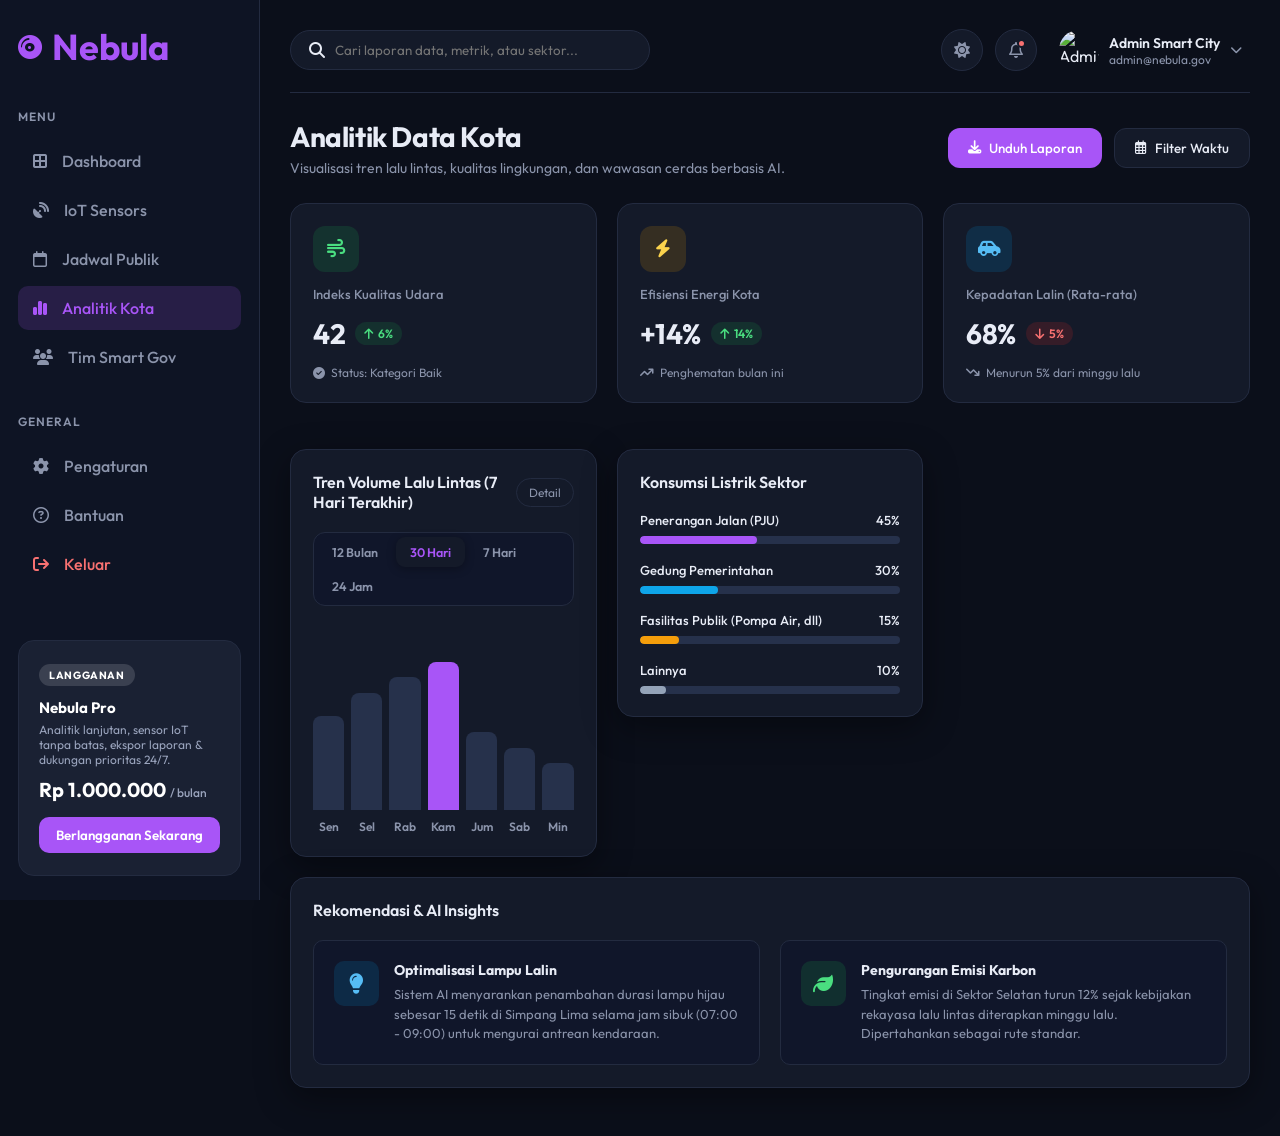
==== commit 3b8c6b73: "fix mobile ui" ====
--- a/analitik-kota.html
+++ b/analitik-kota.html
@@ -373,7 +373,10 @@
         </div>
     </div>
 
-    <!-- Script JavaScript Internal / Bisa dipindah ke script.js -->
+    <!-- Script bersama: tema, sidebar, logout, dropdown topbar -->
+    <script src="script.js"></script>
+
+    <!-- Script khusus halaman Analitik Kota -->
     <script>
         document.addEventListener('DOMContentLoaded', () => {
 
@@ -428,67 +431,9 @@
                 if (btnCloseDetailModal) btnCloseDetailModal.addEventListener('click', hideDetail);
             }
 
-            // 5. Logout Modal Handler
-            const logoutModal = id('logoutModal');
-            const openLogoutBtn = id('openLogoutBtn');
-            const cancelLogout = id('cancelLogout');
-            const confirmLogout = id('confirmLogout');
-
-            if (openLogoutBtn && logoutModal) {
-                openLogoutBtn.addEventListener('click', () => logoutModal.classList.add('active'));
-            }
-            if (cancelLogout) {
-                cancelLogout.addEventListener('click', () => logoutModal.classList.remove('active'));
-            }
-            if (confirmLogout) {
-                confirmLogout.addEventListener('click', () => {
-                    alert('Anda telah keluar.');
-                    logoutModal.classList.remove('active');
-                });
-            }
-
             // Helper Function
             function id(elementId) {
                 return document.getElementById(elementId);
-            }
-        });
-
-        // ====== THEME (GELAP / TERANG) TOGGLE ======
-        (function () {
-            const root = document.documentElement;
-
-            function currentTheme() {
-                return root.getAttribute('data-theme') === 'light' ? 'light' : 'dark';
-            }
-
-            function syncIcon(btn) {
-                const icon = btn && btn.querySelector('i');
-                if (icon) icon.className = currentTheme() === 'dark' ? 'fa-solid fa-sun' : 'fa-solid fa-moon';
-            }
-
-            document.querySelectorAll('.theme-toggle, .login-theme-toggle').forEach((btn) => {
-                syncIcon(btn);
-                btn.addEventListener('click', () => {
-                    const next = currentTheme() === 'dark' ? 'light' : 'dark';
-                    root.setAttribute('data-theme', next);
-                    try { localStorage.setItem('nebula-theme', next); } catch (e) {}
-                    document.querySelectorAll('.theme-toggle, .login-theme-toggle').forEach(syncIcon);
-                });
-            });
-        })();
-
-        // ====== SEGMENTED CONTROL (Rentang waktu grafik) ======
-        document.addEventListener('click', (e) => {
-            const btn = e.target.closest('.segmented button');
-            if (!btn || !btn.parentElement) return;
-            btn.parentElement.querySelectorAll('button').forEach((b) => b.classList.remove('active'));
-            btn.classList.add('active');
-        });
-
-        // ====== Tutup modal apa pun saat area gelap (overlay) di klik ======
-        document.addEventListener('click', (e) => {
-            if (e.target && e.target.classList && e.target.classList.contains('modal-overlay')) {
-                e.target.classList.remove('active');
             }
         });
     </script>
--- a/style.css
+++ b/style.css
@@ -155,23 +155,16 @@
     transition: background-color 0.3s ease, border-color 0.3s ease, transform 0.3s ease;
 }
 
-/* Slim, persistent scrollbar so it's visible while scrolling (not hover-only) */
+/* Scrollbar hidden (scrolling still works) */
+.sidebar { scrollbar-width: none; }          /* Firefox */
 .sidebar::-webkit-scrollbar {
-    width: 6px;
-}
-.sidebar::-webkit-scrollbar-track {
-    background: transparent;
-}
-.sidebar::-webkit-scrollbar-thumb {
-    background: var(--border-strong);
-    border-radius: 10px;
-}
-.sidebar::-webkit-scrollbar-thumb:hover {
-    background: var(--primary);
-}
-
-/* Wrapper is transparent: the whole sidebar scrolls and the promo card
-   floats (sticky) over the menu at the bottom, staying always visible. */
+    width: 0;
+    height: 0;
+}
+
+/* Wrapper is transparent: the whole sidebar is the scroll container and the
+   promo card is part of the normal flow (see .sidebar-card), appearing at the
+   bottom when you scroll down. */
 .sidebar-scroll {
     display: contents;
 }
@@ -217,14 +210,14 @@
 .sidebar ul li.logout { color: var(--down-fg); }
 
 .sidebar-card {
+    /* Normal flow: the card sits after the menu and scrolls with the sidebar,
+       so it never overlays/overlaps the menu items. `margin-top: auto` still
+       pushes it to the bottom when the menu is shorter than the sidebar. */
     margin-top: auto;
     background: var(--promo-bg);
     color: var(--promo-fg);
     padding: 22px 20px;
     border-radius: var(--radius-md);
-    position: sticky;
-    bottom: 0;
-    z-index: 3;
     flex-shrink: 0;
     overflow: hidden;
     border: 1px solid var(--border-color);
@@ -1046,18 +1039,27 @@
     height: 200px;
     padding-top: 20px;
     margin-top: 10px;
-    border-bottom: 1px solid var(--border-color);
+    /* Garis dasar (baseline) dihapus sesuai permintaan — grafik tampil polos
+       tanpa garis di bawah. `overflow: hidden` jadi pengaman: bar yang terlalu
+       tinggi dipotong di tepi kontainer, tidak menimpa label hari. */
+    overflow: hidden;
 }
 .chart-col {
+    position: relative;
     display: flex;
     flex-direction: column;
     align-items: center;
     width: 12%;
     height: 100%;
     justify-content: flex-end;
-    gap: 10px;
+    /* Ruang untuk label hari (diposisikan absolute di bawah bar) */
+    padding-bottom: 24px;
 }
 .chart-col .bar {
+    /* PENTING: `flex: 0 0 auto` supaya inline `height: xx%` dari HTML benar-benar
+       dipakai. Aturan `.bar { flex: 1 }` (dipakai chart baris di dashboard) bikin
+       flex-basis jadi 0 pada sumbu kolom, sehingga semua bar tingginya sama. */
+    flex: 0 0 auto;
     width: 100%;
     max-width: 40px;
     background: var(--primary-light, #e0e7ff);
@@ -1071,6 +1073,13 @@
     background: var(--primary); /* Menggunakan warna primary ungu Anda */
 }
 .day-label {
+    /* Absolute di dasar kolom: tidak ikut dihitung flex, sehingga tinggi bar
+       tetap sesuai persentase datanya tanpa overflow. */
+    position: absolute;
+    bottom: 0;
+    left: 0;
+    right: 0;
+    text-align: center;
     font-size: 12px;
     font-weight: 600;
     color: var(--text-muted);
@@ -2115,13 +2124,30 @@
     .page-header h1 { font-size: 22px; }
     .stat-value-row h2 { font-size: 24px; }
     .card, .stat-card { padding: 18px; }
-    .sidebar-card { padding: 18px; }
+    /* Mobile: the promo card is in normal flow (same as desktop), so it simply
+       appears at the bottom when you scroll down instead of covering the
+       last menu items. */
+    .sidebar-card {
+        padding: 18px;
+        margin-bottom: 4px;
+    }
     .topbar-right { gap: 8px; }
     .icon-btn { width: 38px; height: 38px; }
     .user-profile img { width: 34px; height: 34px; }
     .segmented { width: 100%; justify-content: space-between; }
     .segmented button { flex: 1 1 auto; text-align: center; }
     .modal-card, .modal-box, .modal-content, .modal-calendar-box { padding: 22px 18px; }
+    /* Di HP, modal (mis. "Detail Volume Lalu Lintas" & "Nebula Pro") bisa lebih
+       tinggi dari layar. Tanpa batas tinggi + scroll, isinya meluber ke luar
+       layar dan tombol di dalamnya (mis. "Tutup"/X) tidak bisa ditekan.
+       Batasi tingginya dan buat modalnya bisa discroll. */
+    .modal-content, .modal-card, .modal-box, .modal-warning-box,
+    .modal-grid-box, .modal-profile-box, .modal-calendar-box {
+        max-height: calc(100vh - 40px);
+        max-height: calc(100dvh - 40px);
+        overflow-y: auto;
+        -webkit-overflow-scrolling: touch;
+    }
     .calendar-header h3 { font-size: 1.05rem; }
     .promo-price { font-size: 18px; }
 }
@@ -2132,4 +2158,105 @@
     .header-actions button { width: 100%; }
     .segmented button { font-size: 11.5px; padding: 7px 8px; }
     .profile-info-grid { grid-template-columns: 1fr; }
+}
+/* ================= Topbar dropdown (Notifikasi & Profil) ================= */
+/* Panel ditempel ke .topbar-right agar selalu sejajar dengan tepi kanan dan
+   tidak pernah keluar layar — termasuk saat dibuka di HP. */
+.topbar-right { position: relative; }
+
+.topbar-dropdown {
+    position: absolute;
+    top: calc(100% + 12px);
+    right: 0;
+    width: 320px;
+    max-width: calc(100vw - 30px);
+    max-height: min(70vh, 430px);
+    overflow-y: auto;
+    background: var(--bg-card);
+    border: 1px solid var(--border-color);
+    border-radius: var(--radius-md);
+    box-shadow: 0 18px 40px -14px rgba(15, 23, 42, 0.32);
+    padding: 14px;
+    z-index: 80;
+    opacity: 0;
+    visibility: hidden;
+    transform: translateY(-8px);
+    transition: opacity 0.2s ease, transform 0.2s ease, visibility 0.2s ease;
+}
+
+.topbar-dropdown.open {
+    opacity: 1;
+    visibility: visible;
+    transform: translateY(0);
+}
+
+.dropdown-head {
+    display: flex;
+    align-items: center;
+    justify-content: space-between;
+    gap: 10px;
+    padding-bottom: 12px;
+    margin-bottom: 8px;
+    border-bottom: 1px solid var(--border-color);
+}
+.dropdown-head h4 { font-size: 14px; font-weight: 600; color: var(--text-dark); }
+.dropdown-count {
+    font-size: 11px;
+    font-weight: 600;
+    padding: 3px 9px;
+    border-radius: 999px;
+    background: var(--primary-light);
+    color: var(--primary);
+    white-space: nowrap;
+}
+
+.dropdown-profile-head { justify-content: flex-start; }
+.dropdown-profile-head img { width: 38px; height: 38px; border-radius: 50%; flex-shrink: 0; }
+.dropdown-profile-head strong { display: block; font-size: 14px; color: var(--text-dark); }
+.dropdown-profile-head small { font-size: 12px; color: var(--text-muted); }
+
+.dropdown-list { list-style: none; display: flex; flex-direction: column; }
+
+.dropdown-item {
+    display: flex;
+    align-items: center;
+    gap: 12px;
+    padding: 10px;
+    border-radius: var(--radius-sm);
+    font-size: 13.5px;
+    font-weight: 500;
+    color: var(--text-dark);
+    cursor: pointer;
+    transition: background 0.2s ease, color 0.2s ease;
+}
+.dropdown-item:hover { background: var(--bg-hover); }
+
+.dropdown-item-icon {
+    width: 36px;
+    height: 36px;
+    border-radius: 10px;
+    display: flex;
+    align-items: center;
+    justify-content: center;
+    background: var(--primary-light);
+    color: var(--primary);
+    font-size: 14px;
+    flex-shrink: 0;
+}
+
+.dropdown-item-text { display: flex; flex-direction: column; min-width: 0; }
+.dropdown-item-text strong { font-size: 13.5px; font-weight: 600; color: var(--text-dark); }
+.dropdown-item-text small { font-size: 12px; color: var(--text-muted); }
+
+.dropdown-item.logout-item { color: var(--down-fg); font-weight: 600; }
+.dropdown-item.logout-item i { width: 36px; text-align: center; font-size: 14px; flex-shrink: 0; }
+
+/* Chevron profil berputar saat menunya terbuka */
+.user-profile .user-chevron { transition: transform 0.25s ease; }
+.user-profile.open { background: var(--bg-hover); }
+.user-profile.open .user-chevron { transform: rotate(180deg); }
+
+@media (max-width: 768px) {
+    .topbar-dropdown { padding: 12px; }
+    .dropdown-item { padding: 12px 10px; }
 }
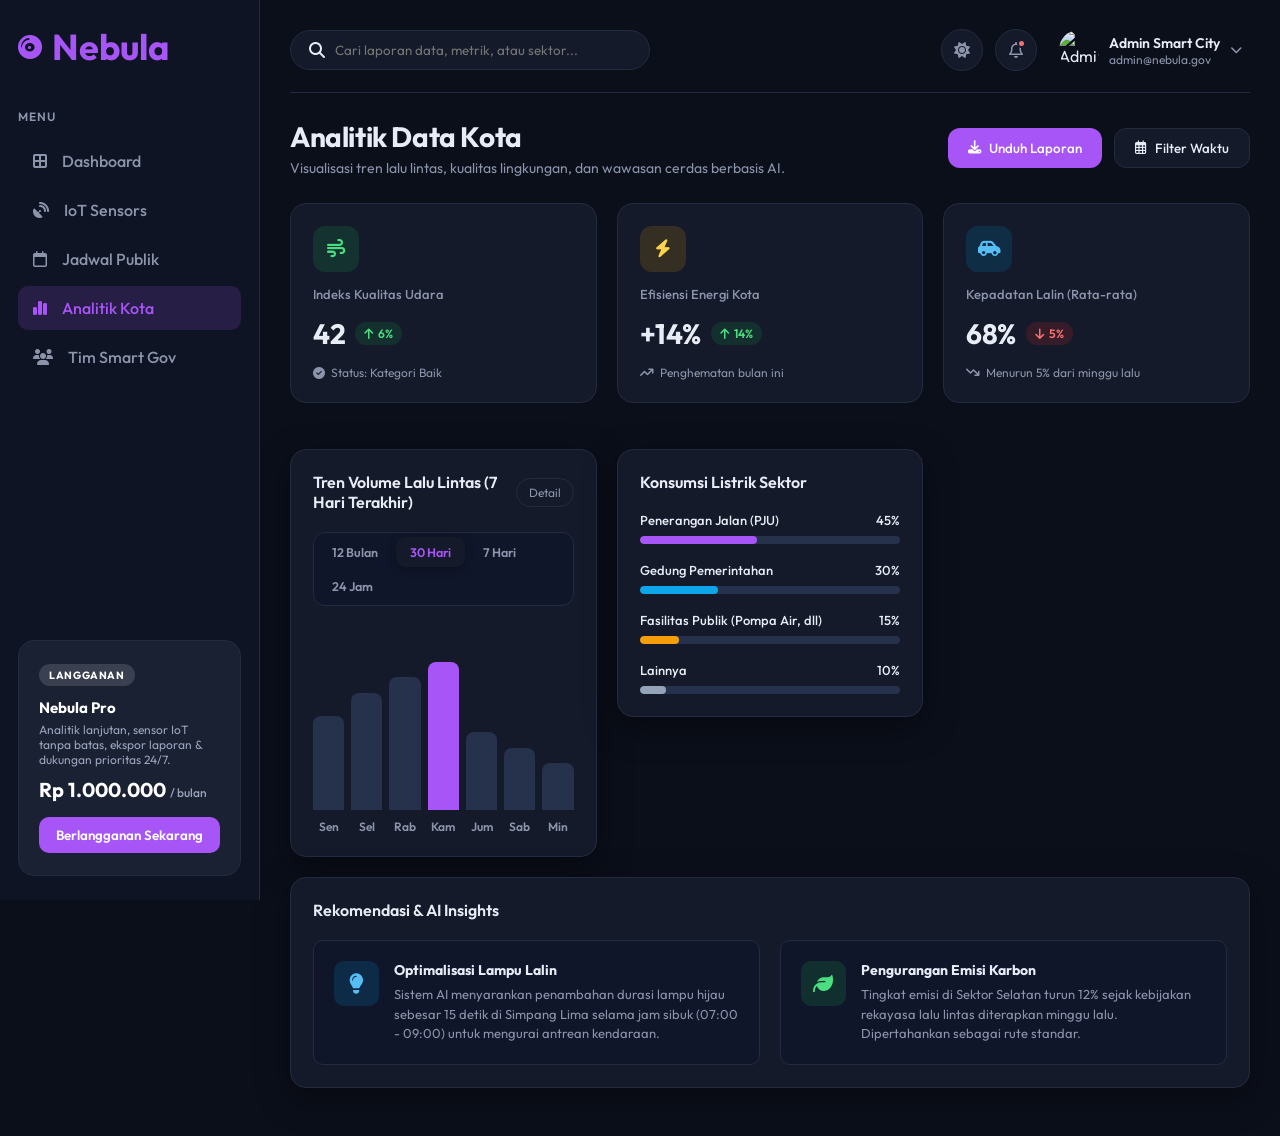
==== commit 6d6f8354: "Deleted Features General in sidebar, Include Settings, Profile, FAQ, Logout button" ====
--- a/analitik-kota.html
+++ b/analitik-kota.html
@@ -83,14 +83,14 @@
                 </ul>
             </div>
 
-            <div class="menu-section">
+            <!-- <div class="menu-section">
                 <p class="menu-title">GENERAL</p>
                 <ul>
                     <li onclick="window.location.href='pengaturan.html'"><i class="fa-solid fa-gear"></i> Pengaturan</li>
                     <li onclick="window.location.href='bantuan.html'"><i class="fa-regular fa-circle-question"></i> Bantuan</li>
                     <li class="logout" id="openLogoutBtn"><i class="fa-solid fa-arrow-right-from-bracket"></i> Keluar</li>
                 </ul>
-            </div>
+            </div> -->
 
             </div>
 
--- a/style.css
+++ b/style.css
@@ -837,7 +837,7 @@
 }
 .sensor-item:hover {
     border-color: var(--primary);
-    background: #fdfdfd;
+    background: var(--bg-hover);
 }
 .sensor-info {
     display: flex;
@@ -1962,11 +1962,20 @@
 html[data-theme="dark"] .modal-box,
 html[data-theme="dark"] .modal-calendar-box,
 html[data-theme="dark"] .modal-profile-box,
+/* Modal khas halaman IoT Sensors — sebelumnya terlewat sehingga tetap putih
+   di mode gelap (mis. "Peringatan Jaringan"). */
+html[data-theme="dark"] .modal-warning-box,
+html[data-theme="dark"] .modal-grid-box,
 html[data-theme="dark"] .sensor-detail-popup {
     background: var(--bg-card) !important;
     color: var(--text-dark);
     border-color: var(--border-color);
 }
+html[data-theme="dark"] .modal-warning-box h3,
+html[data-theme="dark"] .modal-grid-box h3,
+html[data-theme="dark"] .modal-warning-box p,
+html[data-theme="dark"] .modal-grid-box p { color: var(--text-dark); }
+html[data-theme="dark"] .modal-warning-box p { color: var(--text-muted); }
 html[data-theme="dark"] .modal-card h3,
 html[data-theme="dark"] .modal-content h3,
 html[data-theme="dark"] .modal-box h3,
@@ -1987,6 +1996,14 @@
 html[data-theme="dark"] .user-notes-section h4,
 html[data-theme="dark"] .popup-info-value { color: var(--text-dark); }
 html[data-theme="dark"] .clickable-item:hover { background-color: var(--bg-hover); }
+/* Jaring pengaman: apa pun aturan hover bawaan halaman, di mode gelap item
+   sensor & header popup tetap gelap. */
+html[data-theme="dark"] .sensor-item:hover {
+    background: var(--bg-hover);
+    border-color: var(--primary);
+}
+html[data-theme="dark"] .popup-header { border-bottom-color: var(--border-color); }
+html[data-theme="dark"] .sensor-info h4 { color: var(--text-dark); }
 
 /* ---- Scrollbars ---- */
 ::-webkit-scrollbar { width: 10px; height: 10px; }
@@ -2163,6 +2180,12 @@
 /* Panel ditempel ke .topbar-right agar selalu sejajar dengan tepi kanan dan
    tidak pernah keluar layar — termasuk saat dibuka di HP. */
 .topbar-right { position: relative; }
+
+/* Keadaan aktif tombol ikon (lonceng) saat menunya terbuka */
+.icon-btn.open {
+    color: var(--primary);
+    border-color: var(--primary);
+}
 
 .topbar-dropdown {
     position: absolute;
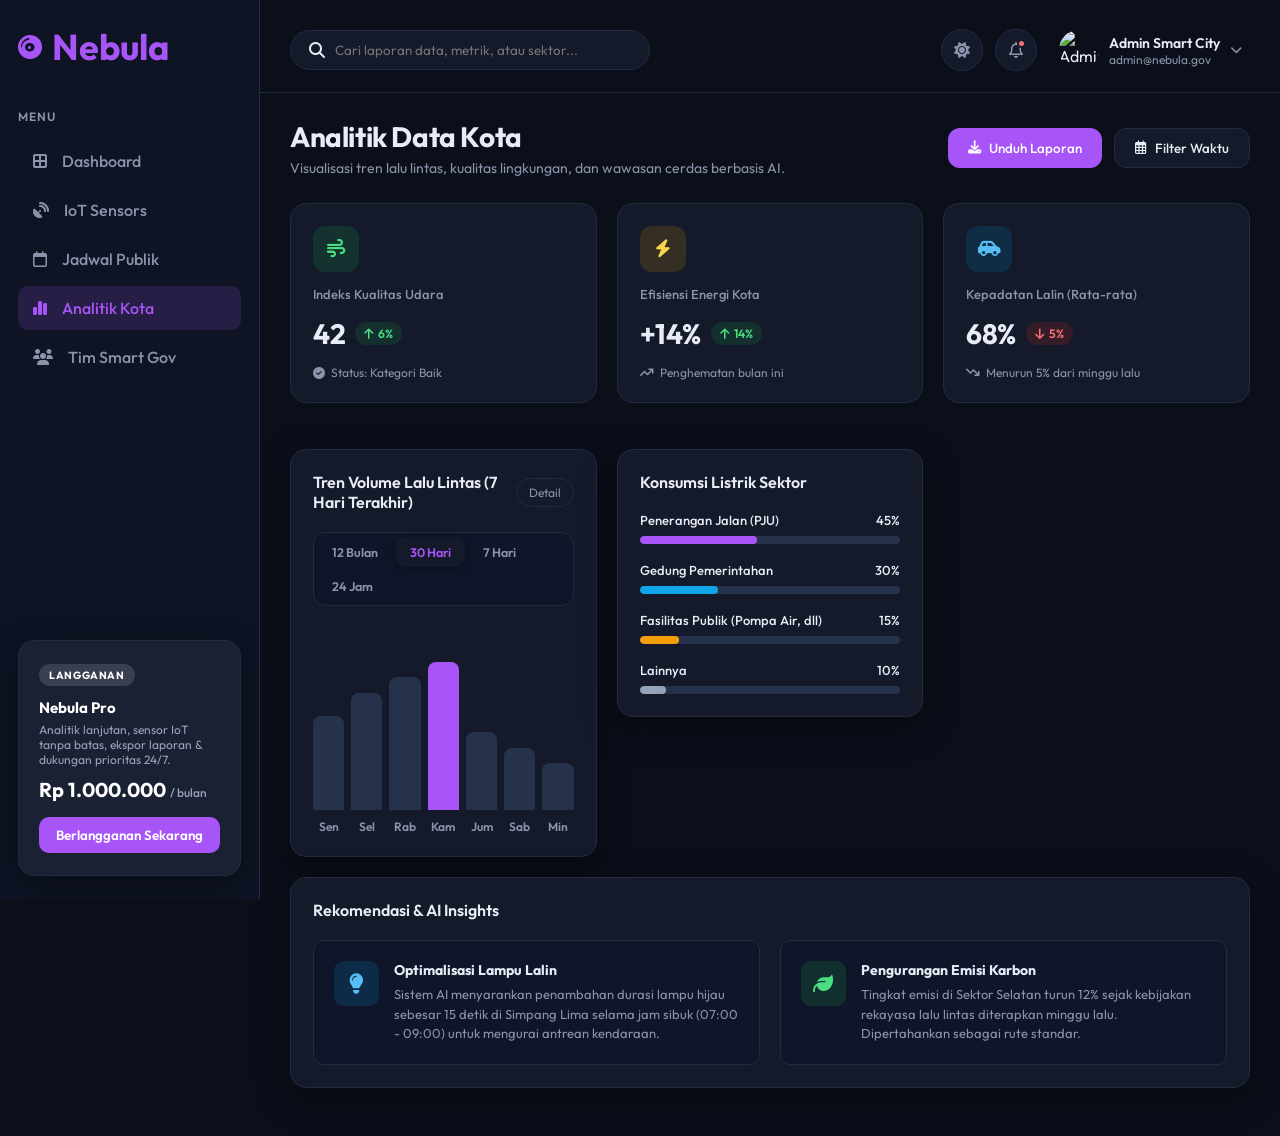
==== commit 6ec1f54c: "Fixing Logout Fix Logout Button Function" ====
--- a/analitik-kota.html
+++ b/analitik-kota.html
@@ -347,7 +347,7 @@
             <p>Apakah Anda yakin ingin mengakhiri sesi dan keluar dari Nebula?</p>
             <div class="modal-actions" style="margin-top: 15px; display: flex; gap: 10px; justify-content: flex-end;">
                 <button id="cancelLogout" class="btn-outline">Batal</button>
-                <button id="confirmLogout" class="btn-primary btn-danger">Ya, Keluar</button>
+                <button onclick="window.location.href='login.html'" id="confirmLogout" class="btn-primary btn-danger">Ya, Keluar</button>
             </div>
         </div>
     </div>
--- a/style.css
+++ b/style.css
@@ -48,9 +48,12 @@
     /* Sidebar */
     --sidebar-bg: #ffffff;
     --sidebar-active-bg: var(--primary-light);
-    --promo-bg: #14181f;
-    --promo-fg: #ffffff;
-    --promo-muted: #a9b0c0;
+    /* Kartu promo "Nebula Pro": putih di mode terang, gelap di mode gelap */
+    --promo-bg: #ffffff;
+    --promo-fg: var(--text-dark);
+    --promo-muted: var(--text-muted);
+    --promo-badge-bg: var(--primary-light);
+    --promo-badge-fg: var(--primary);
 
     /* Surfaces */
     --toast-bg: #14181f;
@@ -108,6 +111,8 @@
     --promo-bg: #1a2133;
     --promo-fg: #ffffff;
     --promo-muted: #9aa4bd;
+    --promo-badge-bg: rgba(255, 255, 255, 0.14);
+    --promo-badge-fg: #ffffff;
 
     --toast-bg: #1a2133;
     --toast-fg: #e8ecf6;
@@ -221,6 +226,9 @@
     flex-shrink: 0;
     overflow: hidden;
     border: 1px solid var(--border-color);
+    /* Di mode terang kartunya putih dan sidebar juga putih, jadi butuh
+       bayangan halus supaya tetap terlihat sebagai kartu terpisah. */
+    box-shadow: var(--shadow-card);
 }
 
 .sidebar-card h4 { font-size: 15px; margin-bottom: 5px; color: var(--promo-fg); }
@@ -2063,8 +2071,8 @@
     text-transform: uppercase;
     padding: 4px 10px;
     border-radius: 999px;
-    background: rgba(255, 255, 255, 0.14);
-    color: var(--promo-fg);
+    background: var(--promo-badge-bg);
+    color: var(--promo-badge-fg);
     margin-bottom: 12px;
 }
 .sidebar-card p { margin-bottom: 0; }
@@ -2282,4 +2290,49 @@
 @media (max-width: 768px) {
     .topbar-dropdown { padding: 12px; }
     .dropdown-item { padding: 12px 10px; }
+}
+/* ============================================================
+   TOPBAR LENGKET (STICKY, HIDE ON SCROLL DOWN)
+   Topbar ikut menggulir: tetap di atas, sembunyi saat menggulir
+   ke bawah, lalu muncul lagi begitu menggulir ke atas sedikit.
+   Diletakkan di akhir berkas agar menang urutan sumber atas
+   aturan .topbar sebelumnya (spesifisitas sama -> urutan menang).
+   ============================================================ */
+.topbar {
+    position: sticky;
+    top: 0;
+    z-index: 60;
+    /* Tarik keluar dari padding .main-content (26px 30px) supaya latar
+       topbar menutup penuh lebar layar — tidak ada celah konten di pinggir
+       saat konten lewat di belakangnya. */
+    margin: -26px -30px 26px;
+    padding: 26px 30px 18px;
+    background-color: var(--bg-main);
+    border-bottom: 1px solid var(--border-color);
+    transform: translateY(0);
+    transition: transform 0.32s ease, box-shadow 0.32s ease,
+                background-color 0.3s ease, border-color 0.3s ease;
+    will-change: transform;
+}
+
+/* Kelas dari JS: disembunyikan saat menggulir ke bawah */
+.topbar.is-hidden { transform: translateY(-100%); }
+
+/* Bayangan halus saat topbar menempel di atas */
+.topbar.is-stuck { box-shadow: var(--shadow-soft); }
+
+@media (max-width: 768px) {
+    .topbar {
+        /* Selaraskan dengan padding .main-content versi HP (20px 15px). */
+        margin: -20px -15px 20px;
+        padding: 20px 15px 14px;
+    }
+}
+
+@media (max-width: 480px) {
+    .topbar {
+        /* Di layar sempit .main-content jadi 16px 12px 40px. */
+        margin: -16px -12px 18px;
+        padding: 16px 12px 12px;
+    }
 }
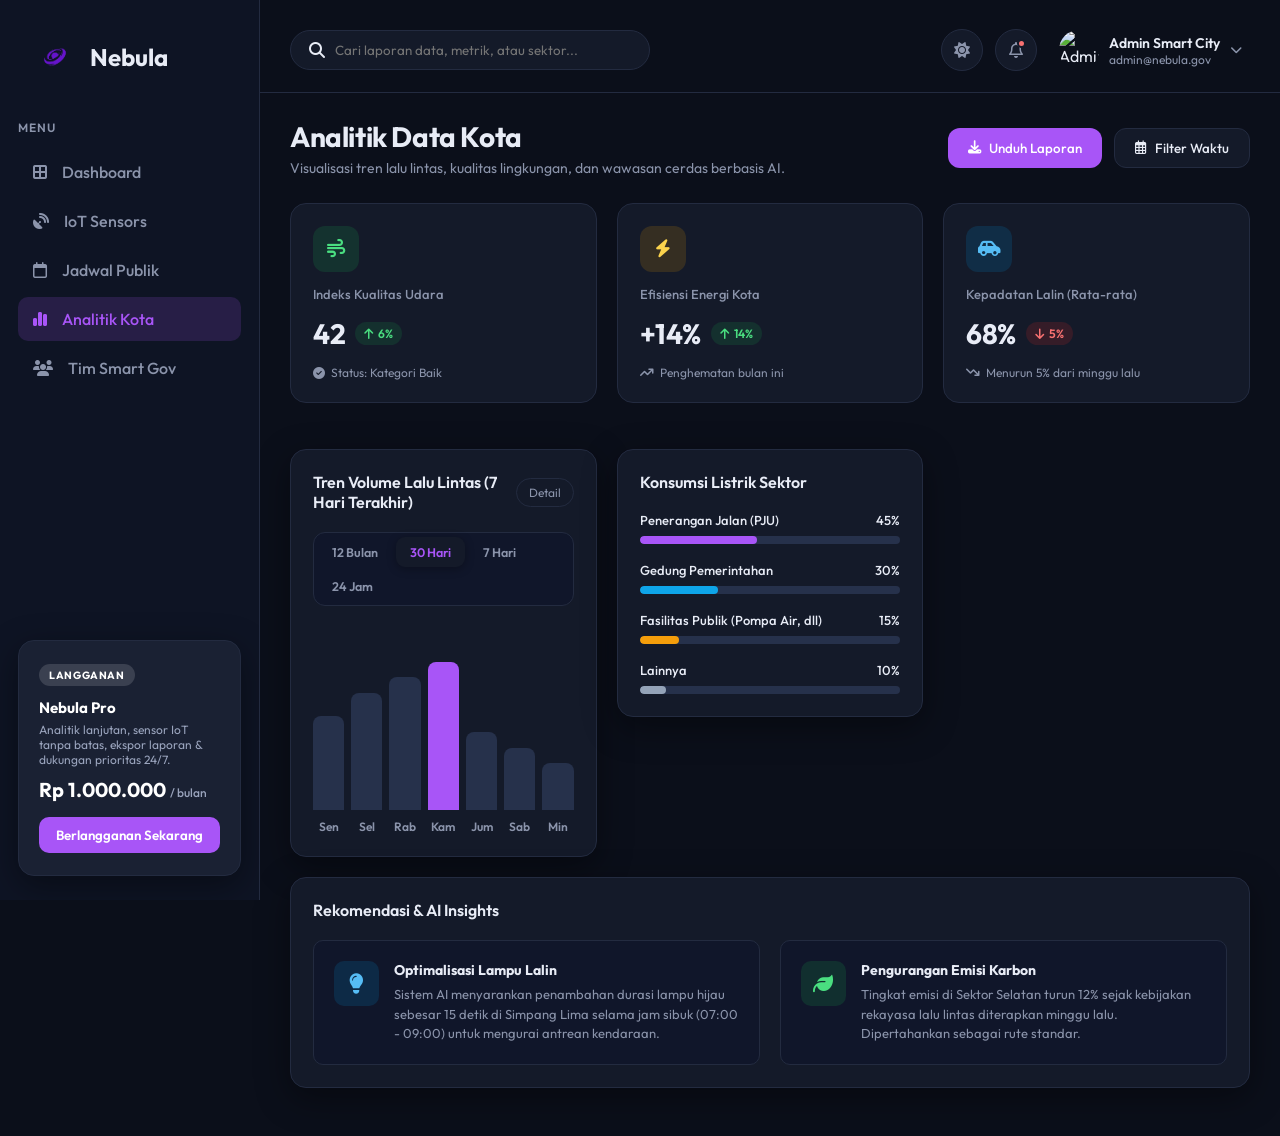
==== commit 7ad963f3: "Adding New Logos Adding logos, and the responsive" ====
--- a/analitik-kota.html
+++ b/analitik-kota.html
@@ -5,13 +5,20 @@
     <meta name="viewport" content="width=device-width, initial-scale=1.0">
     <title>Nebula - Analitik Kota</title>
     <link rel="stylesheet" href="style.css">
+    <link rel="shortcut icon" href="/Vibrant_3D_Nebula_Icon_with_Colorful_Gases-removebg-preview (1).png" type="image/x-icon">
     <!-- Menggunakan FontAwesome untuk Ikon -->
     <link rel="stylesheet" href="https://cdnjs.cloudflare.com/ajax/libs/font-awesome/6.4.0/css/all.min.css">
     <!-- Tema (Gelap/Terang) — diterapkan sebelum render untuk mencegah kedip warna -->
     <script>
         (function () {
             try {
-                var t = localStorage.getItem('nebula-theme') || 'dark';
+                var m = localStorage.getItem('nebula-theme-mode');
+                if (m !== 'light' && m !== 'dark' && m !== 'system') {
+                    m = localStorage.getItem('nebula-theme') === 'light' ? 'light' : 'dark';
+                }
+                var t = m === 'system'
+                    ? (window.matchMedia && window.matchMedia('(prefers-color-scheme: dark)').matches ? 'dark' : 'light')
+                    : m;
                 document.documentElement.setAttribute('data-theme', t);
             } catch (e) {
                 document.documentElement.setAttribute('data-theme', 'dark');
@@ -66,9 +73,15 @@
             <div class="close-sidebar" id="closeSidebar">
                 <i class="fa-solid fa-xmark"></i>
             </div>
-            <div class="logo">
+            <!-- <div class="logo">
                 <i class="fa-solid fa-compact-disc"></i>
                 <h2>Nebula</h2>
+            </div> -->
+
+            <div class="logo-box">
+                <!-- <i class="fa-solid fa-compact-disc"></i> -->
+                <img src="/Vibrant_3D_Nebula_Icon_with_Colorful_Gases-removebg-preview (1).png" alt="Logo Nebula" class="logo-img">
+                <span class="logo-text">Nebula</span>
             </div>
 
             <div class="sidebar-scroll">
--- a/style.css
+++ b/style.css
@@ -182,6 +182,60 @@
     font-weight: 700;
     color: var(--primary);
     margin-bottom: 40px;
+}
+
+/* .logo-img {
+    width: 60px !important;  
+    height: 60px !important;
+    object-fit: contain;     
+} */
+
+/* Memastikan teks sejajar secara vertikal dengan gambar */
+/* .logo h2 {
+    margin: 0;
+    line-height: 1;
+    font-size: 24px;
+} */
+
+/* Container Logo */
+.logo-box {
+  display: flex;
+  align-items: center;
+  gap: 10px;
+  padding: 8px 12px;
+  margin-bottom: 30px;
+}
+
+/* Gambar Logo */
+.logo-img {
+  height: 50px;
+  width: auto;
+  max-width: 100%;
+  object-fit: contain;
+}
+
+/* Teks Logo */
+.logo-text {
+  font-size: 24px;
+  font-weight: 700;/* Sesuaikan dengan tema Anda (misal #1e293b untuk tema terang) */
+  white-space: nowrap;      /* Mencegah teks terpotong ke bawah */
+}
+
+/* Responsif untuk Layar HP / Mobile */
+@media (max-width: 768px) {
+  .logo-box {
+    gap: 8px;
+    padding: 6px 8px;
+    margin-bottom: 40px;
+  }
+
+  .logo-img {
+    height: 50px;           /* Ukuran logo otomatis mengecil di HP */
+  }
+
+  .logo-text {
+    font-size: 24px;
+  }
 }
 
 .menu-section { margin-bottom: 30px; }
@@ -610,10 +664,11 @@
     .sidebar.active {
         transform: translateX(0);
     }
-    .sidebar .logo {
+    .sidebar .logo-box {
         position: absolute;
-        top: 20px;
-        left: 20px;
+        top: 5px;
+        left: 5px;
+
         margin-bottom: 0;
     }
 
@@ -2335,4 +2390,40 @@
         margin: -16px -12px 18px;
         padding: 16px 12px 12px;
     }
+}
+
+/* ================= Pengaturan Sistem: pemilih tema ================= */
+.theme-choice {
+    display: grid;
+    grid-template-columns: repeat(3, 1fr);
+    gap: 10px;
+    margin-top: 12px;
+}
+.theme-option {
+    display: flex;
+    flex-direction: column;
+    align-items: center;
+    justify-content: center;
+    gap: 8px;
+    padding: 18px 10px;
+    border: 1px solid var(--border-color);
+    border-radius: var(--radius-sm);
+    background: var(--bg-subtle);
+    color: var(--text-muted);
+    font-size: 13px;
+    font-weight: 600;
+    font-family: inherit;
+    cursor: pointer;
+    transition: all 0.2s ease;
+}
+.theme-option i { font-size: 18px; }
+.theme-option:hover { border-color: var(--primary); color: var(--text-dark); }
+.theme-option.active {
+    border-color: var(--primary);
+    background: var(--primary-light);
+    color: var(--primary);
+}
+
+@media (max-width: 480px) {
+    .theme-choice { grid-template-columns: 1fr; }
 }
